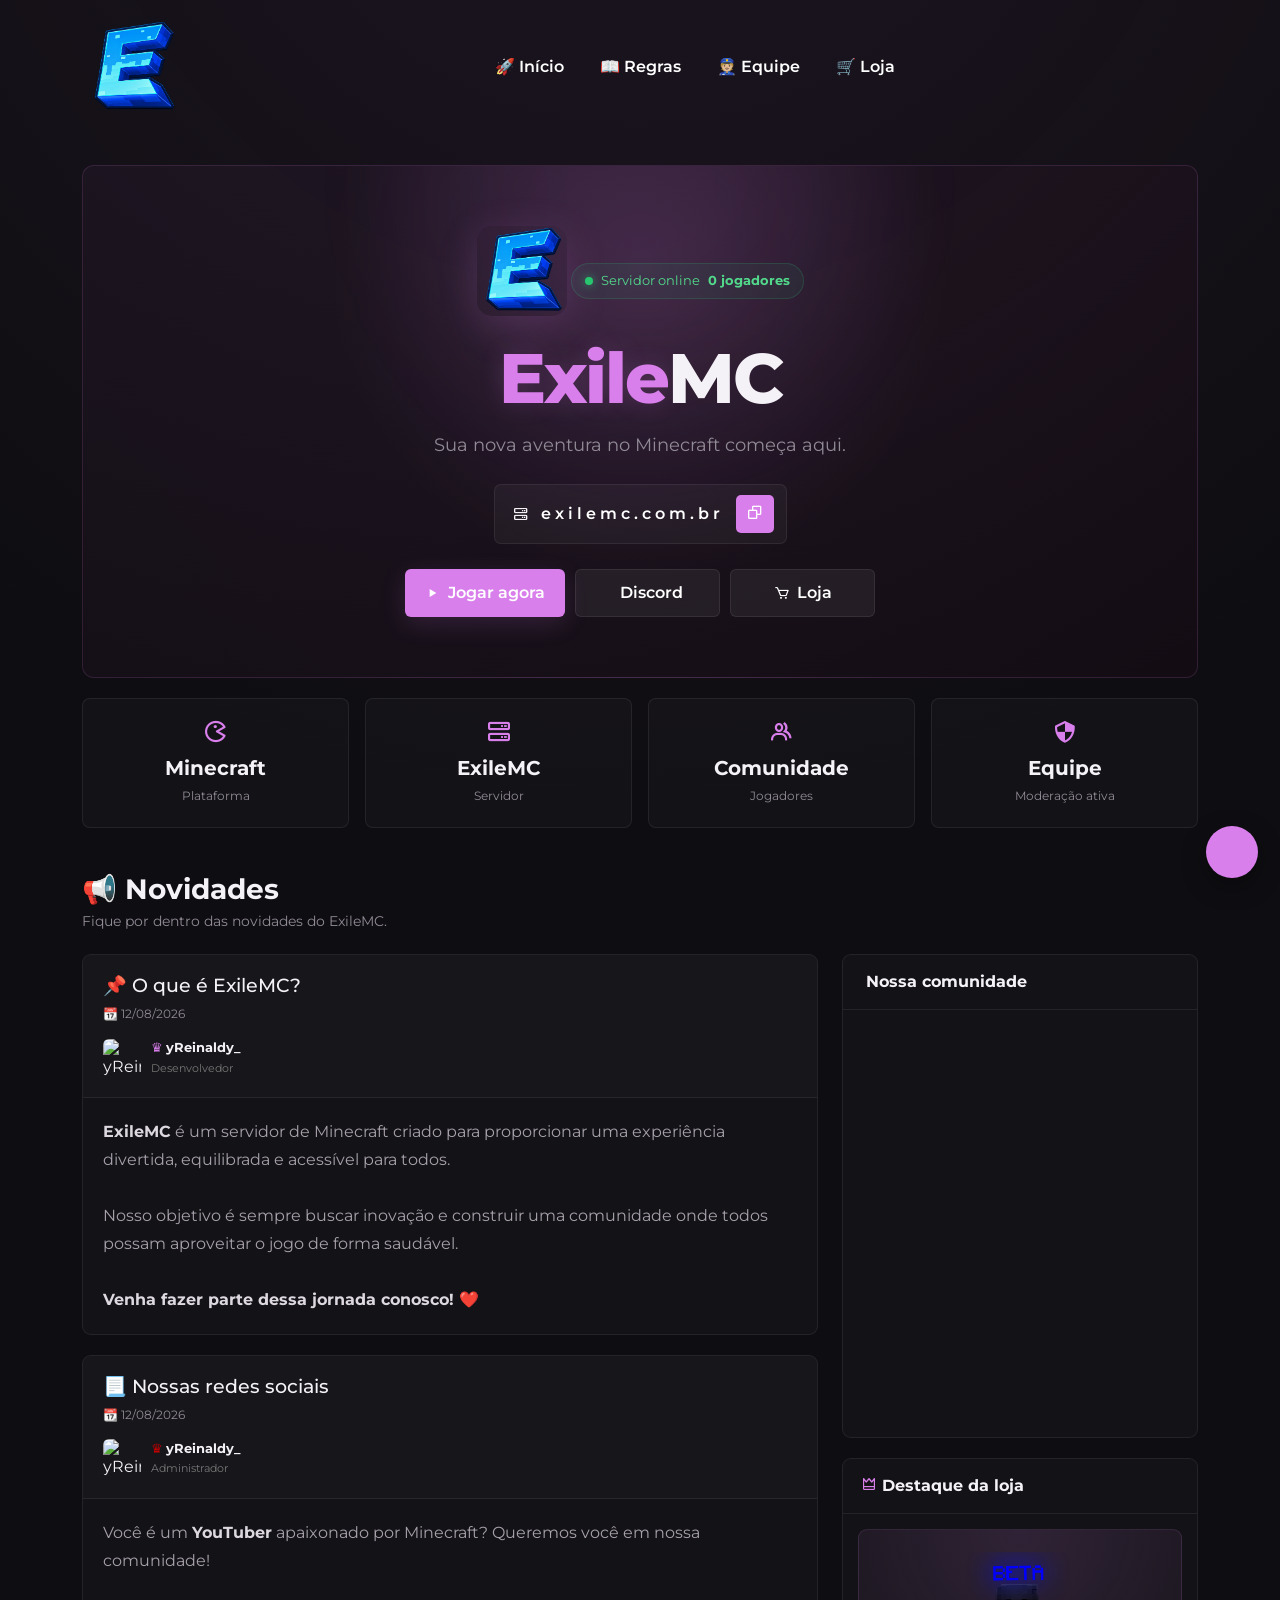
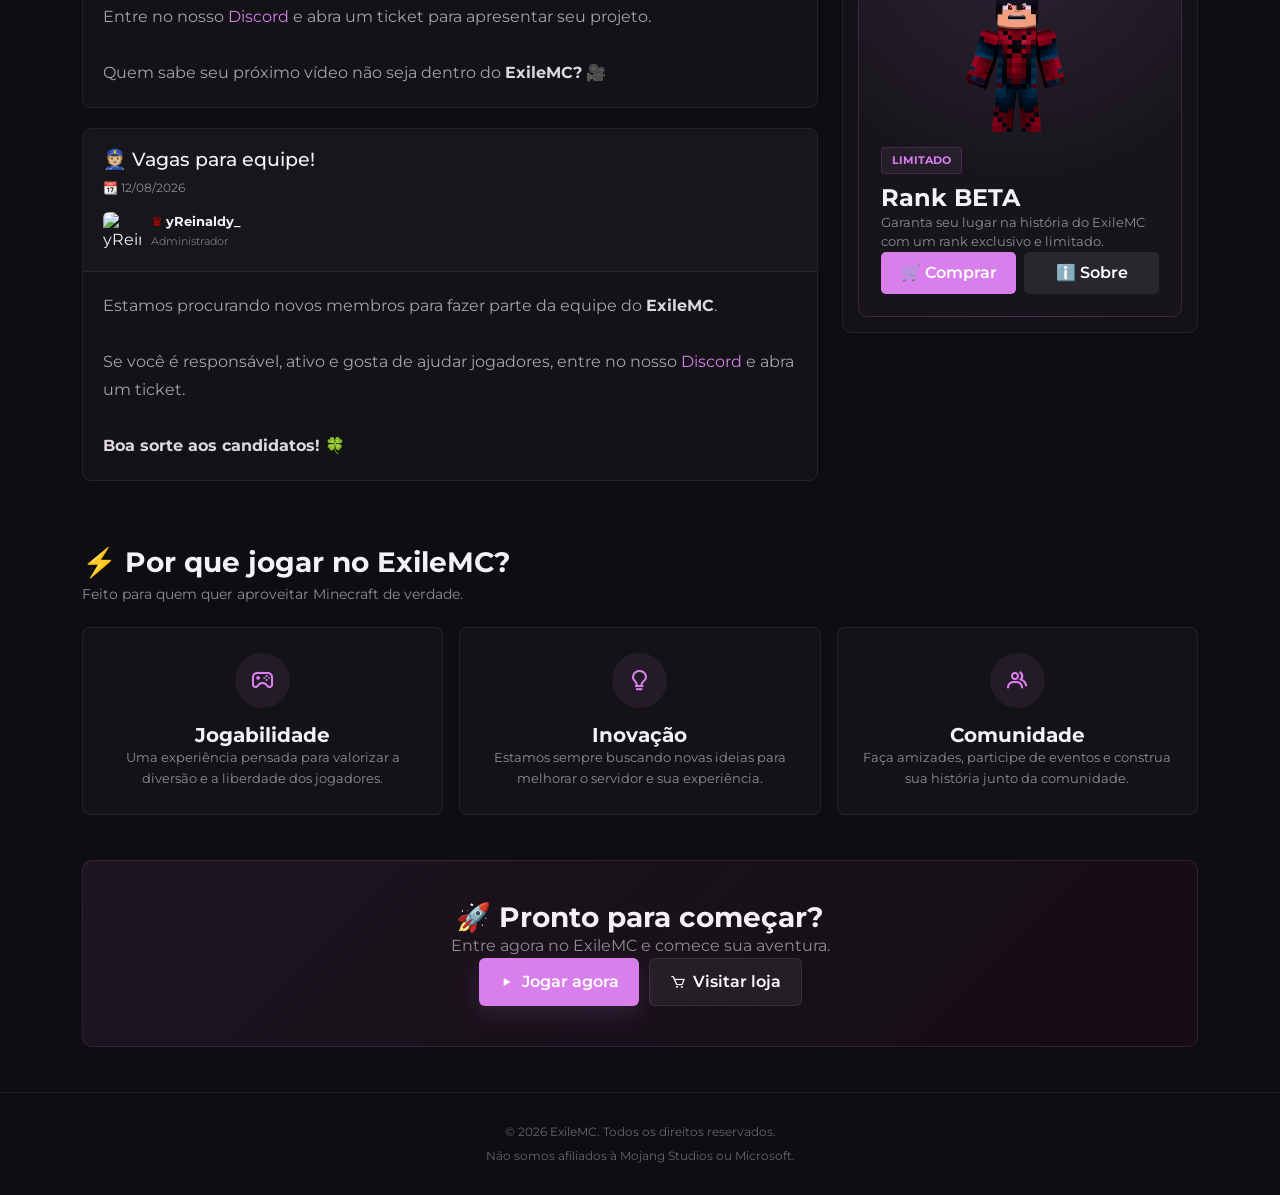
==== index.html @ b7982ed7 "Update github.io - ExileMC" ====
<!DOCTYPE html>
<html lang="pt-BR">

<head>

    <meta charset="UTF-8">

    <meta name="viewport"
          content="width=device-width, initial-scale=1.0">

    <meta name="description"
          content="ExileMC - Servidor de Minecraft. Venha jogar conosco!">

    <meta name="theme-color"
          content="#d97fec">

    <title>ExileMC - Início</title>

    <link rel="icon"
          type="image/png"
          href="library/index/lib-core/themes/server/server-icon.png"
          sizes="64x64"/>

    <link rel="stylesheet"
          href="library/index/lib-npm/bootstrap_5.0.2/dist/css/bootstrap.min.css"/>

    <link rel="stylesheet"
          href="library/index/lib-boxicons_2.0.7/css/boxicons.min.css"/>

    <link rel="stylesheet"
          href="library/index/lib-core/themes/website/assets/css/styles.css"/>


    <style>

        :root {

            --purple: #d97fec;
            --purple-dark: #a10052;

            --red: #C20000;
            --pink: #ff0056;
            --blue: #0f54e1;

            --bg: #0e0d11;
            --card: #17151b;
            --card-light: #211e25;

            --border: rgba(255,255,255,.07);

            --text: #f5f2f7;
            --muted: #918b96;

        }


        body {

            background:
                    radial-gradient(
                            circle at 50% -10%,
                            rgba(217,127,236,.08),
                            transparent 35%
                    ),
                    var(--bg);

            color: var(--text);

        }


        .menu {

            position: relative;

            z-index: 50;

        }


        .menu .nav-link {

            cursor: pointer;

            transition: .2s;

        }


        .menu .nav-link:hover {

            color: var(--purple) !important;

        }


        .hero {

            position: relative;

            overflow: hidden;

            margin-top: 30px;

            min-height: 430px;

            display: flex;

            align-items: center;

            justify-content: center;

            text-align: center;

            padding: 60px 25px;

            border-radius: 12px;

            border:
                    1px solid rgba(217,127,236,.15);

            background:

                    radial-gradient(
                            circle at 50% 20%,
                            rgba(217,127,236,.16),
                            transparent 45%
                    ),

                    linear-gradient(
                            135deg,
                            rgba(217,127,236,.04),
                            rgba(161,0,82,.04)
                    );

        }


        .hero::before {

            content: "";

            position: absolute;

            width: 400px;
            height: 400px;

            border-radius: 50%;

            background:
                    rgba(217,127,236,.06);

            filter: blur(70px);

            top: -180px;
            left: 50%;

            transform: translateX(-50%);

        }


        .hero-content {

            position: relative;

            z-index: 2;

            max-width: 760px;

        }


        .server-icon {

            width: 90px;
            height: 90px;

            object-fit: cover;

            border-radius: 15px;

            margin-bottom: 20px;

            box-shadow:
                    0 10px 40px rgba(217,127,236,.18);

        }


        .hero h1 {

            font-size: clamp(38px, 7vw, 70px);

            font-weight: 800;

            letter-spacing: -2px;

            margin: 0;

        }


        .hero h1 span {

            color: var(--purple);

            text-shadow:
                    0 0 25px rgba(217,127,236,.2);

        }


        .hero-subtitle {

            color: var(--muted);

            font-size: 18px;

            margin-top: 12px;

            margin-bottom: 25px;

        }


        .server-status {

            display: inline-flex;

            align-items: center;

            gap: 8px;

            padding: 7px 13px;

            border-radius: 30px;

            background:
                    rgba(40,199,111,.07);

            border:
                    1px solid rgba(40,199,111,.18);

            color: #53d98b;

            font-size: 13px;

            margin-bottom: 20px;

        }


        .status-dot {

            width: 8px;
            height: 8px;

            background: #28c76f;

            border-radius: 50%;

            box-shadow:
                    0 0 10px rgba(40,199,111,.7);

        }


        .server-ip {

            display: inline-flex;

            align-items: center;

            gap: 12px;

            padding: 10px 12px 10px 18px;

            background:
                    rgba(255,255,255,.04);

            border:
                    1px solid var(--border);

            border-radius: 7px;

            margin-bottom: 25px;

        }


        .server-ip span {

            color: #fff;

            font-weight: 600;

            letter-spacing: 4px;

        }


        .copy-ip {

            border: none;

            background: var(--purple);

            color: #fff;

            border-radius: 5px;

            padding: 7px 11px;

            transition: .2s;

        }


        .copy-ip:hover {

            background: #c86ddd;

        }


        .hero-buttons {

            display: flex;

            justify-content: center;

            flex-wrap: wrap;

            gap: 10px;

        }


        .hero-button {

            display: inline-flex;

            align-items: center;

            justify-content: center;

            gap: 7px;

            min-width: 145px;

            padding: 11px 20px;

            border-radius: 6px;

            border: none;

            text-decoration: none;

            color: #fff;

            font-weight: 600;

            transition: .2s;

        }


        .hero-button:hover {

            color: #fff;

            transform: translateY(-2px);

        }


        .hero-button.primary {

            background: var(--purple);

            box-shadow:
                    0 7px 25px rgba(217,127,236,.15);

        }


        .hero-button.primary:hover {

            background: #c86ddd;

        }


        .hero-button.secondary {

            background:
                    rgba(255,255,255,.06);

            border:
                    1px solid rgba(255,255,255,.08);

        }


        .hero-button.secondary:hover {

            background:
                    rgba(255,255,255,.1);

        }


        .stats {

            margin-top: 20px;

        }


        .stat {

            padding: 20px;

            background:
                    rgba(255,255,255,.025);

            border:
                    1px solid var(--border);

            border-radius: 8px;

            height: 100%;

        }


        .stat i {

            font-size: 26px;

            color: var(--purple);

            margin-bottom: 8px;

        }


        .stat strong {

            display: block;

            font-size: 20px;

        }


        .stat span {

            color: var(--muted);

            font-size: 12px;

        }


        .home-section {

            margin-top: 45px;

        }


        .section-title {

            margin-bottom: 22px;

        }


        .section-title h3 {

            margin-bottom: 5px;

            font-weight: 700;

        }


        .section-title p {

            color: var(--muted);

            margin: 0;

            font-size: 14px;

        }


        .post {

            background:
                    rgba(255,255,255,.025);

            border:
                    1px solid var(--border);

            border-radius: 9px;

            overflow: hidden;

            margin-bottom: 20px;

            transition: .2s;

        }


        .post:hover {

            border-color:
                    rgba(217,127,236,.18);

            transform: translateY(-2px);

        }


        .post .header {

            padding: 20px;

            border-bottom:
                    1px solid var(--border);

            background:
                    rgba(255,255,255,.015);

        }


        .post .header h2 {

            font-size: 19px;

            margin-bottom: 7px;

        }


        .post-date {

            color: var(--muted);

            font-size: 12px;

        }


        .author {

            margin-top: 15px;

        }


        .author .content {

            display: flex;

            align-items: center;

            gap: 10px;

        }


        .author img {

            width: 38px;
            height: 38px;

            border-radius: 6px;

        }


        .author p {

            margin: 0;

            font-size: 13px;

        }


        .post .body {

            padding: 20px;

            color: #a7a1ab;

            line-height: 1.75;

        }


        .post .body strong {

            color: #ddd8e0;

        }


        .post .body a {

            color: var(--purple);

            text-decoration: none;

        }


        .post .body a:hover {

            text-decoration: underline;

        }


        .side-card {

            background:
                    rgba(255,255,255,.025);

            border:
                    1px solid var(--border);

            border-radius: 9px;

            overflow: hidden;

            margin-bottom: 20px;

        }


        .side-card-header {

            padding: 15px 18px;

            border-bottom:
                    1px solid var(--border);

            font-weight: 700;

        }


        .side-card-body {

            padding: 15px;

        }


        .discord-frame {

            width: 100%;

            height: 420px;

            border: 0;

        }


        .rank-card {

            position: relative;

            overflow: hidden;

            background:

                    radial-gradient(
                            circle at 50% 0,
                            rgba(217,127,236,.13),
                            transparent 60%
                    ),

                    var(--card);

            border:
                    1px solid rgba(217,127,236,.15);

            border-radius: 9px;

            padding: 22px;

        }


        .rank-card img {

            width: 100%;

            max-height: 180px;

            object-fit: contain;

            border-radius: 5px;

        }


        .rank-label {

            display: inline-block;

            margin-top: 15px;

            padding: 4px 10px;

            background:
                    rgba(217,127,236,.08);

            color: var(--purple);

            border:
                    1px solid rgba(217,127,236,.15);

            border-radius: 4px;

            font-size: 11px;

            font-weight: 700;

        }


        .rank-card h4 {

            margin-top: 10px;

            font-weight: 700;

        }


        .rank-card p {

            color: var(--muted);

            font-size: 13px;

        }


        .rank-buttons {

            display: flex;

            gap: 8px;

        }


        .rank-buttons button {

            flex: 1;

            border: none;

            padding: 9px;

            border-radius: 5px;

            font-weight: 600;

            color: #fff;

        }


        .rank-buy {

            background: var(--purple);

        }


        .rank-info {

            background:
                    rgba(255,255,255,.08);

        }


        .feature {

            height: 100%;

            padding: 25px 20px;

            background:
                    rgba(255,255,255,.025);

            border:
                    1px solid var(--border);

            border-radius: 8px;

            text-align: center;

            transition: .2s;

        }


        .feature:hover {

            transform: translateY(-4px);

            border-color:
                    rgba(217,127,236,.2);

        }


        .feature-icon {

            width: 55px;
            height: 55px;

            margin: 0 auto 15px;

            display: flex;

            align-items: center;
            justify-content: center;

            border-radius: 50%;

            background:
                    rgba(217,127,236,.08);

            color: var(--purple);

            font-size: 25px;

        }


        .feature h5 {

            font-weight: 700;

        }


        .feature p {

            color: var(--muted);

            font-size: 13px;

            margin: 0;

            line-height: 1.6;

        }


        .cta {

            margin-top: 45px;

            margin-bottom: 45px;

            padding: 40px 25px;

            text-align: center;

            border-radius: 10px;

            border:
                    1px solid rgba(217,127,236,.14);

            background:

                    linear-gradient(
                            135deg,
                            rgba(217,127,236,.07),
                            rgba(161,0,82,.05)
                    );

        }


        .cta h3 {

            font-weight: 700;

        }


        .cta p {

            color: var(--muted);

        }


        .footer {

            padding: 30px 0;

            border-top:
                    1px solid var(--border);

            color: #69636d;

            font-size: 12px;

            text-align: center;

        }


        .discord-floating {

            position: fixed;

            right: 22px;

            bottom: 22px;

            width: 52px;
            height: 52px;

            border-radius: 50%;

            display: flex;

            align-items: center;
            justify-content: center;

            background: var(--purple);

            color: #fff;

            font-size: 23px;

            z-index: 100;

            text-decoration: none;

            box-shadow:
                    0 8px 25px rgba(0,0,0,.35);

            transition: .2s;

        }


        .discord-floating:hover {

            color: #fff;

            transform: scale(1.08);

            background: #c86ddd;

        }


        @media(max-width: 768px) {

            .hero {

                min-height: 420px;

                margin-top: 20px;

            }


            .hero h1 {

                letter-spacing: -1px;

            }


            .server-ip {

                max-width: 100%;

            }


            .server-ip span {

                font-size: 13px;

            }


            .hero-button {

                width: 100%;

            }


            .discord-frame {

                height: 380px;

            }

        }

    </style>

</head>


<body>


<nav class="navbar navbar-expand-lg menu">

    <div class="container">

        <a class="navbar-brand"
           href="./">

            <img
                    src="library/index/lib-core/themes/server/server-icon.png"
                    alt="ExileMC"/>

        </a>


        <button
                class="navbar-toggler"
                type="button"
                data-bs-toggle="collapse"
                data-bs-target="#navbarSupportedContent"
                aria-controls="navbarSupportedContent"
                aria-expanded="false"
                aria-label="Alternar navegação">

            <i class="bx bx-menu"></i>

        </button>


        <div
                class="collapse navbar-collapse"
                id="navbarSupportedContent">

            <ul class="navbar-nav m-auto">

                <li class="nav-item">

                    <a
                            class="nav-link active"
                            href="./">

                        🚀 Início

                    </a>

                </li>


                <li class="nav-item">

                    <a
                            class="nav-link"
                            href="regras/">

                        📖 Regras

                    </a>

                </li>


                <li class="nav-item">

                    <a
                            class="nav-link"
                            href="equipe/">

                        👮🏼 Equipe

                    </a>

                </li>


                <li class="nav-item">

                    <a
                            class="nav-link"
                            href="loja/">

                        🛒 Loja

                    </a>

                </li>

            </ul>

        </div>

    </div>

</nav>


<div class="container">


    <section class="hero">

        <div class="hero-content">


            <img
                    class="server-icon"
                    src="library/index/lib-core/themes/server/server-icon.png"
                    alt="ExileMC">


            <div class="server-status">

                <span class="status-dot"></span>

                Servidor online

                <strong>
                    <span data-playercounter-ip="exilemc.com.br">
                        0
                    </span>
                    jogadores
                </strong>

            </div>


            <h1>

                <span>Exile</span>MC

            </h1>


            <p class="hero-subtitle">

                Sua nova aventura no Minecraft começa aqui.

            </p>


            <div class="server-ip">

                <i class="bx bx-server"></i>

                <span id="serverIp">
                    exilemc.com.br
                </span>

                <button
                        class="copy-ip"
                        onclick="copyServerIP()"
                        title="Copiar IP">

                    <i class="bx bx-copy"></i>

                </button>

            </div>


            <div class="hero-buttons">


                <a
                        href="javascript:void(0)"
                        onclick="copyServerIP()"
                        class="hero-button primary">

                    <i class="bx bx-play"></i>

                    Jogar agora

                </a>


                <a
                        href="https://discord.gg/7HGa8jJqNe"
                        target="_blank"
                        rel="noopener noreferrer"
                        class="hero-button secondary">

                    <i class="bx bxl-discord-alt"></i>

                    Discord

                </a>


                <a
                        href="loja/"
                        class="hero-button secondary">

                    <i class="bx bx-cart"></i>

                    Loja

                </a>

            </div>

        </div>

    </section>


    <section class="stats">

        <div class="row g-3">


            <div class="col-6 col-md-3">

                <div class="stat text-center">

                    <i class="bx bx-game"></i>

                    <strong>
                        Minecraft
                    </strong>

                    <span>
                        Plataforma
                    </span>

                </div>

            </div>


            <div class="col-6 col-md-3">

                <div class="stat text-center">

                    <i class="bx bx-server"></i>

                    <strong>
                        ExileMC
                    </strong>

                    <span>
                        Servidor
                    </span>

                </div>

            </div>


            <div class="col-6 col-md-3">

                <div class="stat text-center">

                    <i class="bx bx-group"></i>

                    <strong>
                        Comunidade
                    </strong>

                    <span>
                        Jogadores
                    </span>

                </div>

            </div>


            <div class="col-6 col-md-3">

                <div class="stat text-center">

                    <i class="bx bx-shield-quarter"></i>

                    <strong>
                        Equipe
                    </strong>

                    <span>
                        Moderação ativa
                    </span>

                </div>

            </div>

        </div>

    </section>


    <section class="home-section">

        <div class="section-title">

            <h3>
                📢 Novidades
            </h3>

            <p>
                Fique por dentro das novidades do ExileMC.
            </p>

        </div>


        <div class="row">


            <!-- POSTS -->

            <div class="col-lg-8">


                <article class="post">

                    <div class="header">

                        <h2>
                            📌 O que é ExileMC?
                        </h2>

                        <div class="post-date">
                            📆 12/08/2026
                        </div>


                        <div class="author">

                            <div class="content">

                                <img
                                        src="https://mineskin.eu/avatar/yReinaldy_/100"
                                        alt="yReinaldy_"/>

                                <p>

                                    <span
                                            style="color:#d97fec">

                                        ♛

                                    </span>

                                    <strong>
                                        yReinaldy_
                                    </strong>

                                    <br>

                                    <small style="color:#777">
                                        Desenvolvedor
                                    </small>

                                </p>

                            </div>

                        </div>

                    </div>


                    <div class="body">

                        <strong>ExileMC</strong>
                        é um servidor de Minecraft criado para proporcionar
                        uma experiência divertida, equilibrada e acessível
                        para todos.

                        <br><br>

                        Nosso objetivo é sempre buscar inovação e construir
                        uma comunidade onde todos possam aproveitar o jogo
                        de forma saudável.

                        <br><br>

                        <strong>
                            Venha fazer parte dessa jornada conosco! ❤️
                        </strong>

                    </div>

                </article>


                <article class="post">

                    <div class="header">

                        <h2>
                            📃 Nossas redes sociais
                        </h2>

                        <div class="post-date">
                            📆 12/08/2026
                        </div>


                        <div class="author">

                            <div class="content">

                                <img
                                        src="https://mineskin.eu/avatar/yReinaldy_/100"
                                        alt="yReinaldy_"/>

                                <p>

                                    <span
                                            style="color:#C20000">

                                        ♛

                                    </span>

                                    <strong>
                                        yReinaldy_
                                    </strong>

                                    <br>

                                    <small style="color:#777">
                                        Administrador
                                    </small>

                                </p>

                            </div>

                        </div>

                    </div>


                    <div class="body">

                        Você é um
                        <strong>YouTuber</strong>
                        apaixonado por Minecraft?

                        Queremos você em nossa comunidade!

                        <br><br>

                        Entre no nosso
                        <a
                                href="https://discord.gg/7HGa8jJqNe"
                                target="_blank"
                                rel="noopener noreferrer">

                            Discord

                        </a>

                        e abra um ticket para apresentar seu projeto.

                        <br><br>

                        Quem sabe seu próximo vídeo não seja dentro do
                        <strong>ExileMC?</strong> 🎥

                    </div>

                </article>


                <article class="post">

                    <div class="header">

                        <h2>
                            👮🏼 Vagas para equipe!
                        </h2>

                        <div class="post-date">
                            📆 12/08/2026
                        </div>


                        <div class="author">

                            <div class="content">

                                <img
                                        src="https://mineskin.eu/avatar/yReinaldy_/100"
                                        alt="yReinaldy_"/>

                                <p>

                                    <span
                                            style="color:#C20000">

                                        ♛

                                    </span>

                                    <strong>
                                        yReinaldy_
                                    </strong>

                                    <br>

                                    <small style="color:#777">
                                        Administrador
                                    </small>

                                </p>

                            </div>

                        </div>

                    </div>


                    <div class="body">

                        Estamos procurando novos membros para fazer parte
                        da equipe do <strong>ExileMC</strong>.

                        <br><br>

                        Se você é responsável, ativo e gosta de ajudar
                        jogadores, entre no nosso
                        <a
                                href="https://discord.gg/7HGa8jJqNe"
                                target="_blank"
                                rel="noopener noreferrer">

                            Discord

                        </a>

                        e abra um ticket.

                        <br><br>

                        <strong>
                            Boa sorte aos candidatos! 🍀
                        </strong>

                    </div>

                </article>

            </div>


            <div class="col-lg-4">


                <div class="side-card">

                    <div class="side-card-header">

                        <i class="bx bxl-discord-alt"
                           style="color:#d97fec"></i>

                        Nossa comunidade

                    </div>


                    <div class="side-card-body p-0">

                        <iframe
                                class="discord-frame"
                                src="https://discord.com/widget?id=1536305744280944640&theme=dark"
                                allowtransparency="true"
                                sandbox="allow-popups allow-popups-to-escape-sandbox allow-same-origin allow-scripts">

                        </iframe>
                    </div>

                </div>


                <div class="side-card">

                    <div class="side-card-header">

                        <i class="bx bx-crown"
                           style="color:#d97fec"></i>

                        Destaque da loja

                    </div>


                    <div class="side-card-body">

                        <div class="rank-card">


                            <img
                                    src="library/index/lib-core/themes/vips/render_do_taby_1.png"
                                    alt="Rank Beta">


                            <span class="rank-label">
                                LIMITADO
                            </span>


                            <h4>
                                Rank BETA
                            </h4>


                            <p>
                                Garanta seu lugar na história do ExileMC
                                com um rank exclusivo e limitado.
                            </p>


                            <div class="rank-buttons">

                                <button
                                        class="rank-buy"
                                        onclick="location.href='loja/'">

                                    🛒 Comprar

                                </button>


                                <button
                                        class="rank-info"
                                        data-bs-toggle="modal"
                                        data-bs-target="#aboutrankbeta">

                                    ℹ️ Sobre

                                </button>

                            </div>

                        </div>

                    </div>

                </div>

            </div>

        </div>

    </section>


    <section class="home-section">

        <div class="section-title">

            <h3>
                ⚡ Por que jogar no ExileMC?
            </h3>

            <p>
                Feito para quem quer aproveitar Minecraft de verdade.
            </p>

        </div>


        <div class="row g-3">


            <div class="col-md-4">

                <div class="feature">

                    <div class="feature-icon">

                        <i class="bx bx-joystick"></i>

                    </div>

                    <h5>
                        Jogabilidade
                    </h5>

                    <p>
                        Uma experiência pensada para valorizar
                        a diversão e a liberdade dos jogadores.
                    </p>

                </div>

            </div>


            <div class="col-md-4">

                <div class="feature">

                    <div class="feature-icon">

                        <i class="bx bx-bulb"></i>

                    </div>

                    <h5>
                        Inovação
                    </h5>

                    <p>
                        Estamos sempre buscando novas ideias
                        para melhorar o servidor e sua experiência.
                    </p>

                </div>

            </div>


            <div class="col-md-4">

                <div class="feature">

                    <div class="feature-icon">

                        <i class="bx bx-group"></i>

                    </div>

                    <h5>
                        Comunidade
                    </h5>

                    <p>
                        Faça amizades, participe de eventos
                        e construa sua história junto da comunidade.
                    </p>

                </div>

            </div>

        </div>

    </section>


    <section class="cta">

        <h3>
            🚀 Pronto para começar?
        </h3>

        <p>
            Entre agora no ExileMC e comece sua aventura.
        </p>


        <div class="hero-buttons">

            <a
                    href="javascript:void(0)"
                    onclick="copyServerIP()"
                    class="hero-button primary">

                <i class="bx bx-play"></i>

                Jogar agora

            </a>


            <a
                    href="loja/"
                    class="hero-button secondary">

                <i class="bx bx-cart"></i>

                Visitar loja

            </a>

        </div>

    </section>


</div>


<footer class="footer">

    <div class="container">

        <div>
            © 2026 ExileMC. Todos os direitos reservados.
        </div>

        <div style="margin-top:6px;">
            Não somos afiliados à Mojang Studios ou Microsoft.
        </div>

    </div>

</footer>


<a
        href="https://discord.gg/7HGa8jJqNe"
        target="_blank"
        rel="noopener noreferrer"
        class="discord-floating"
        title="Entrar no Discord">

    <i class="bx bxl-discord-alt"></i>

</a>


<div
        class="modal fade"
        id="aboutrankbeta"
        tabindex="-1"
        aria-labelledby="aboutrankbetaLabel"
        aria-hidden="true">


    <div class="modal-dialog modal-dialog-centered">


        <div
                class="modal-content"
                style="
                background:#242127;
                color:#f2f0f4;
                border:1px solid #514957;
                border-radius:12px;
                box-shadow:0 0 35px rgba(217,127,236,.12);
            ">


            <div
                    class="modal-header"
                    style="
                    background:#2b2730;
                    border-bottom:1px solid #514957;
                    border-radius:12px 12px 0 0;
                ">


                <h5
                        class="modal-title"
                        id="aboutrankbetaLabel"
                        style="
                        color:#d97fec;
                        font-weight:700;
                    ">

                    👑 Rank BETA

                </h5>


                <button
                        type="button"
                        class="btn-close btn-close-white"
                        data-bs-dismiss="modal"
                        aria-label="Fechar">

                </button>

            </div>


            <div
                    class="modal-body"
                    style="padding:25px;">


                <div class="text-center">

                    <img
                            src="library/index/lib-core/themes/vips/render_do_taby_1.png"
                            alt="Rank Beta"
                            style="
                            max-width:100%;
                            max-height:150px;
                            object-fit:contain;
                            margin-bottom:15px;
                        ">

                </div>


                <h2
                        class="text-center"
                        style="
                        font-weight:700;
                        color:#d97fec;
                        font-size:25px;
                    ">

                    RANK LIMITADO

                </h2>


                <p
                        class="text-center"
                        style="
                        margin-top:10px;
                        color:#aaa;
                    ">

                    Tenha benefícios únicos e faça parte
                    da história do ExileMC.

                </p>


                <div
                        style="
                        margin-top:25px;
                        line-height:1.8;
                    ">


                    <p>
                        <span style="color:#d97fec;">
                            ✓
                        </span>

                        Tag exclusiva:

                        <strong style="color:#d97fec;">
                            BETA ♛
                        </strong>
                    </p>


                    <p>
                        <span style="color:#d97fec;">
                            ✓
                        </span>

                        Acesso antecipado a novidades
                    </p>


                    <p>
                        <span style="color:#d97fec;">
                            ✓
                        </span>

                        Vantagens exclusivas dentro do jogo
                    </p>


                    <p>
                        <span style="color:#d97fec;">
                            ✓
                        </span>

                        Benefícios permanentes
                    </p>


                    <p>
                        <span style="color:#ff0056;">
                            ✓
                        </span>

                        Rank limitado e exclusivo
                    </p>

                </div>


                <div
                        class="text-center"
                        style="
                        margin-top:20px;
                        color:#888;
                        font-size:13px;
                    ">

                    O Rank BETA é exclusivo e poderá
                    não voltar a ser disponibilizado.

                </div>

            </div>


            <div
                    class="modal-footer"
                    style="
                    background:#2b2730;
                    border-top:1px solid #514957;
                    border-radius:0 0 12px 12px;
                ">


                <button
                        type="button"
                        class="btn"
                        data-bs-dismiss="modal"
                        style="
                        background:#62586a;
                        color:#fff;
                        border:none;
                        font-weight:600;
                        padding:8px 20px;
                        border-radius:7px;
                    ">

                    Fechar

                </button>


                <button
                        type="button"
                        class="btn"
                        onclick="location.href='loja/'"
                        style="
                        background:#d97fec;
                        color:#fff;
                        border:none;
                        font-weight:600;
                        padding:8px 20px;
                        border-radius:7px;
                    ">

                    🛒 Ver na loja

                </button>

            </div>

        </div>

    </div>

</div>


<script src="library/index/lib-jquery-3.6.0-min/jquery-3.6.0.min.js"></script>

<script src="library/index/lib-npm/_popperjs/core_2.9.2/dist/umd/popper.min.js"></script>

<script src="library/index/lib-npm/bootstrap_5.0.2/dist/js/bootstrap.min.js"></script>

<script src="library/index/lib-core/themes/website/assets/js/javascript.js"></script>

<script src="library/index/lib-core/themes/website/assets/js/sweetalert/sweetalert.js"></script>

<script src="library/index/lib-mc-player/mc-player-counter.js"></script>


<script>


    function copyServerIP() {

        const ip = "exilemc.com.br";

        navigator.clipboard.writeText(ip)
            .then(function () {

                const button =
                    document.querySelector(".copy-ip");

                if (button) {

                    button.innerHTML =
                        '<i class="bx bx-check"></i>';

                    setTimeout(function () {

                        button.innerHTML =
                            '<i class="bx bx-copy"></i>';

                    }, 1500);

                }


                if (
                    typeof toastr !== "undefined"
                ) {

                    toastr.success(
                        "IP copiado: " + ip
                    );

                } else {

                    alert(
                        "IP copiado: " + ip
                    );

                }

            })
            .catch(function () {

                alert(
                    "IP do servidor: " + ip
                );

            });

    }

</script>


</body>

</html>
---- library/index/lib-core/themes/website/assets/css/styles.css ----
@import url("https://fonts.googleapis.com/css2?family=Montserrat:ital,wght@0,100;0,200;0,300;0,400;0,500;0,600;0,700;0,800;0,900;1,100;1,200;1,300;1,400;1,500;1,600;1,700;1,800;1,900&amp;display=swap");
html,
body {
  width: 100%;
  background: #2D3748;
  color: black;
}

::-webkit-scrollbar {
  width: 5px;
}

/* Track */
::-webkit-scrollbar-track {
  background: rgba(0, 0, 0, 0.2);

}

/* Handle */
::-webkit-scrollbar-thumb {
  background: #2D3748

}

/* Handle on hover */
::-webkit-scrollbar-thumb:hover {
  background: #2D3748;

}

a {
  color: inherit;
  text-decoration: none;
  padding: 0;
  margin: 0;
}

* {
  -webkit-box-sizing: border-box;
          box-sizing: border-box;
  margin: 0;
  padding: 0;
  font-family: "Montserrat", sans-serif;
}

h1,
h2,
h3,
h4,
h5,
h6 {
  margin: 0;
  padding: 0;
}

p {
  margin: 0;
  padding: 0;
}

img {
  width: 100%;
}

.menu {
  background: transparent;
  padding: 15px;
}

.menu .navbar-brand {
  cursor: pointer;
  display: -webkit-box;
  display: -ms-flexbox;
  display: flex;
  -webkit-box-align: center;
      -ms-flex-align: center;
          align-items: center;
  margin-right: 10px;
}

.menu .navbar-brand p {
  display: -webkit-box;
  display: -ms-flexbox;
  display: flex;
  -webkit-box-orient: vertical;
  -webkit-box-direction: normal;
      -ms-flex-direction: column;
          flex-direction: column;
  color: #fff;
  text-transform: uppercase;
  font-size: 25px;
  font-weight: 800;
}

.menu .navbar-brand p small {
  color: #fff;
  font-size: 13px;
  font-weight: 600;
}

.menu .navbar-brand img {
  width: 100px;
}

.menu .navbar-toggler {
  outline: none;
  -webkit-box-shadow: none;
          box-shadow: none;
}

.menu .nav-item {
  margin: 0 10px;
}

.menu .nav-item a {
  cursor: pointer;
  color: #fff;
  font-weight: 600;
  font-size: 16px;
  -webkit-transition: 0.5s;
  transition: 0.5s;
}

.menu .nav-item a:hover {
  color: #2D3748;
}

.menu .user {
  display: -webkit-box;
  display: -ms-flexbox;
  display: flex;
  -webkit-box-align: center;
      -ms-flex-align: center;
          align-items: center;
}

@media (max-width: 768px) {
  .menu .user {
    -webkit-box-align: baseline;
        -ms-flex-align: baseline;
            align-items: baseline;
  }
}

.menu .user li {
  display: -webkit-box;
  display: -ms-flexbox;
  display: flex;
  -webkit-box-align: center;
      -ms-flex-align: center;
          align-items: center;
  padding: 0 5px;
}

.menu .user li .ip {
  color: white;
  background: #2D3748;
  font-size: 15px;
  font-weight: 600;
  text-transform: uppercase;
  border: none;
  border-radius: 12px;
  padding: 10px;
  -webkit-transition: 0.5s;
  transition: 0.5s;
  outline: none;
}

.menu .user li .ip:hover {
  background: #7f63be;
}

@media (max-width: 768px) {
  .menu .user li .ip {
    margin-bottom: 5px;
  }
}

.menu .user li img {
  border-radius: 12px;
}

.menu .user li a {
  cursor: pointer;
}

.menu .user li a .nickname {
  color: #2D3748;
  font-weight: 600;
  margin-left: 5px;
}

@media (max-width: 768px) {
  .menu .user li a .nickname {
    margin-right: 10px;
  }
}

.menu .user li i {
  font-size: 25px;
}

.menu .user li .count {
  background: #1f221e;
  color: white;
  font-weight: 800;
  font-size: 10px;
  line-height: 15px;
  border-radius: 12px;
  margin-top: -20px;
  padding: 2px 6px;
}

@media (max-width: 768px) {
  .menu .user li {
    padding: 0;
  }
}

.home .banner {
  background: url("../images/home/banner.jpg") no-repeat;
  background-size: cover;
  border-radius: 12px;
  -webkit-box-shadow: 0 5px 8px -5px #2D3748, 0 5px 30px -5px #2D3748;
          box-shadow: 0 5px 8px -5px #2D3748, 0 5px 30px -5px #2D3748;
  margin-top: 20px;
}

.home .banner .body {
  background: -webkit-gradient(linear, left top, right top, from(#2D3748), to(rgba(14, 24, 52, 0.5)));
  background: linear-gradient(to right, #2D3748, rgba(14, 24, 52, 0.5));
  border-radius: 12px;
  padding: 20px;
}

.home .banner .body h3 {
  color: white;
  font-weight: 700;
  font-size: 35px;
}

.home .banner .body p {
  color: #e7e7e7;
  font-weight: 400;
  font-size: 17.5px;
}

.home .banner .body button {
  color: white;
  background: #2D3748;
  font-size: 15px;
  font-weight: 600;
  text-transform: uppercase;
  border: none;
  border-radius: 12px;
  padding: 10px;
  -webkit-transition: 0.5s;
  transition: 0.5s;
  outline: none;
  margin-top: 10px;
}

.home .banner .body button:hover {
  background: #7f63be;
}

.home .posts {
  margin-top: 50px;
}

.home .posts .post {
  position: relative;
  margin-bottom: 50px;
}

.home .posts .post .header {
  position: relative;
  background: transparent;
  background-size: cover;
  padding: 34px 31px;
  border-radius: 12px 12px 0px 0px;
}

.home .posts .post .header h2 {
  color: white;
  font-weight: 800;
  font-size: 30px;
}

.home .posts .post .header > p {
  color: #f0f0f0;
  font-weight: 300;
  font-size: 18px;
}

.home .posts .post .header .author {
  display: -webkit-box;
  display: -ms-flexbox;
  display: flex;
  -webkit-box-pack: end;
      -ms-flex-pack: end;
          justify-content: flex-end;
  text-align: center;
  padding: 0 50px;
}

@media (max-width: 768px) {
  .home .posts .post .header .author {
    display: none;
  }
}

.home .posts .post .header .author .content {
  position: absolute;
  background: rgba(0, 0, 0, 0.2);
  padding: 12px 42px;
  padding-bottom: 0;
  border-radius: 24px 24px 0px 0px;
  top: 5%;
  right: 5%;
  z-index: 1;
}

.home .posts .post .header .author .content img {
  width: 52px;
  border-radius: 12px;
}

.home .posts .post .header .author .content p {
  color: #fff;
  font-weight: 700;
  font-size: 20px;
  line-height: 30px;
}

.home .posts .post hr {
  margin-top: 0 !important;
  margin-bottom: 0 !important;
  border: 0;
  border-top: 6px solid #2D3748;
}

.home .posts .post .body {
  background: rgba(0, 0, 0, 0.2);;
  color: #fff;
  padding: 52px;
  border-bottom-left-radius: 12px;
  border-bottom-right-radius: 12px;
}

.home .posts .post .button {
  position: absolute;
  bottom: -20px;
  left: 50%;
  -webkit-transform: translate(-50%);
          transform: translate(-50%);
}

.home .posts .post .button button {
  color: white;
  background: #2D3748;
  font-size: 15px;
  font-weight: 600;
  text-transform: uppercase;
  border: none;
  border-radius: 12px;
  padding: 10px;
  -webkit-transition: 0.5s;
  transition: 0.5s;
  outline: none;
  margin-top: 10px;
}

.home .posts .post .button button:hover {
  background: #7f63be;
}

@media (max-width: 768px) {
  .home .posts .news {
    margin-top: 50px;
  }
}

.home .posts .news .card {
  color: white;
  background: #2D3748;
  border: 0;
  border-radius: 12px;
  padding: 20px;
}

.home .posts .news .card .header {
  background: #2D3748;
}

.home .posts .news .card .header h4 {
  font-weight: 600;
  margin-bottom: 10px;
}

.home .posts .news .card .body {
  background: rgba(0, 0, 0, 0.2);
  color: white;
  border-radius: 12px;
}

.home .posts .news .card .body ul {
  list-style: none;
  padding: 0;
  margin: 0;
}

.home .posts .news .card .body ul li {
  cursor: pointer;
  margin: 10px;
}

.home .posts .pagination {
  margin-top: 20px;
  float: left;
}

@media (max-width: 768px) {
  .home .posts .pagination {
    float: unset;
  }
}

.home .posts .pagination .page-item .page-link {
  display: block;
  position: relative;
  background-color: #f4f4f4;
  color: #2D3748;
  padding: 0.5rem 0.85rem;
  margin-left: -1px;
  line-height: 1.25;
  border: none;
  margin: 0px 5px;
  border-radius: 20px;
}

.home .posts .pagination .page-item:first-child .page-link {
  display: block;
  position: relative;
  background-color: #2D3748;
  color: white;
  padding: 0.5rem 0.85rem;
  margin-left: -1px;
  line-height: 1.25;
  border: none;
  margin: 0px 5px;
  border-radius: 20px;
}

.home .posts .pagination .page-item:last-child .page-link {
  display: block;
  position: relative;
  background-color: #2D3748;
  color: white;
  padding: 0.5rem 0.85rem;
  margin-left: -1px;
  line-height: 1.25;
  border: none;
  margin: 0px 5px;
  border-radius: 20px;
}

.home .posts .pagination .page-item.disabled .page-link {
  display: block;
  position: relative;
  background-color: #f4f4f4;
  color: #2D3748;
  padding: 0.5rem 0.85rem;
  margin-left: -1px;
  line-height: 1.25;
  border: none;
  margin: 0px 5px;
  border-radius: 20px;
}

.home .posts .pagination .page-item.active .page-link {
  display: block;
  position: relative;
  background-color: #2D3748;
  color: white;
  padding: 0.5rem 0.85rem;
  margin-left: -1px;
  line-height: 1.25;
  border: none;
  margin: 0px 5px;
  border-radius: 20px;
}

.shop .banner {
  background: url("../images/shop/banner.jpg") no-repeat;
  background-size: cover;
  border-radius: 12px;
  -webkit-box-shadow: 0 5px 8px -5px #2D3748, 0 5px 30px -5px #2D3748;
          box-shadow: 0 5px 8px -5px #2D3748, 0 5px 30px -5px #2D3748;
  margin-top: 20px;
}

.shop .banner .body {
  background: -webkit-gradient(linear, left top, right top, from(#2D3748), to(rgba(14, 24, 52, 0.5)));
  background: linear-gradient(to right, #2D3748, rgba(14, 24, 52, 0.5));
  border-radius: 12px;
  padding: 50px;
}

.shop .banner .body h3 {
  color: white;
  font-weight: 700;
  font-size: 35px;
}

.shop .banner .body p {
  color: #e7e7e7;
  font-weight: 400;
  font-size: 17.5px;
}

.shop .banner .body button {
  color: white;
  background: #2D3748;
  font-size: 15px;
  font-weight: 600;
  text-transform: uppercase;
  border: none;
  border-radius: 12px;
  padding: 10px;
  -webkit-transition: 0.5s;
  transition: 0.5s;
  outline: none;
  margin-top: 10px;
  margin-right: 10px;
}

.shop .banner .body button:hover {
  background: #7f63be;
}

.shop .packages {
  margin-top: 60px;
}

.shop .packages .package {
  background: #f4f4f4;
  text-align: center;
  border-radius: 8px;
  padding: 20px;
}

.shop .packages .package img {
  width: 150px;
}

.shop .packages .package h5 {
  color: #212121;
  font-size: 20px;
  font-weight: 600;
}

.shop .packages .package p {
  color: #1be925;
  font-size: 25px;
}

.shop .packages .package button {
  color: white;
  background: #39e017;
  font-size: 15px;
  font-weight: 600;
  text-transform: uppercase;
  border: none;
  border-radius: 12px;
  padding: 10px;
  -webkit-transition: 0.5s;
  transition: 0.5s;
  outline: none;
  margin-top: 10px;
  margin-right: 10px;
}

.shop .packages .package button:hover {
  background: #2aa511;
}

.shop .packages .package a {
  cursor: pointer;
  color: #2D3748;
}

.shop .tops {
  margin-top: 50px;
}

.shop .tops .last {
  background: url(../images/packages/last.jpg) no-repeat;
  background-position: center;
  background-size: cover;
  color: white;
  min-height: 100%;
  border-radius: 5px;
  padding: 30px 35px;
}

.shop .tops .last h3 {
  font-size: 20px;
  font-weight: 700;
  text-transform: uppercase;
  margin: 0 0 5px;
}

.shop .tops .last p {
  font-size: 17px;
  font-weight: 200;
}

.shop .tops .last .purchase {
  background: #262529;
  text-align: center;
  min-height: 160px;
  border-radius: 12px 0;
  padding: 40px 0px;
  margin-top: 30px;
}

.shop .tops .last .purchase img {
  border-radius: 5px;
  margin-bottom: 10px;
  width: 60px;
}

.shop .tops .last .purchase p {
  font-size: 16px;
  font-weight: 700;
}

.shop .tops .top {
  padding: 20px 10px;
  text-align: center;
  background-image: url(../images/packages/top.jpg);
  border-radius: 5px;
  background-size: cover;
}

@media (max-width: 768px) {
  .shop .tops .top {
    margin-top: 50px;
  }
}

.shop .tops .top i {
  font-size: 22px;
  color: #ffe600;
}

.shop .tops .top h3 {
  color: white;
  font-size: 18px;
  font-weight: 700;
  text-transform: uppercase;
  margin: 10px 0 0;
}

.shop .tops .top h5 {
  color: white;
  font-size: 16px;
  font-weight: 200;
  margin: 5px 0 15px;
}

.shop .tops .top p {
  display: inline-block;
  background: rgba(0, 0, 0, 0.3);
  font-weight: 700;
  font-size: 18px;
  padding: 2px 5px;
  margin-top: 15px;
}

.shop .tops .top img {
  width: 100px;
}

.cart .products {
  width: 100%;
  background: #f4f4f4;
  border-radius: 12px;
  padding: 25px;
  margin-bottom: 20px;
}

.cart .products h3 {
  font-weight: 700;
}

.cart .products .product {
  margin-top: 20px;
  width: 100%;
  color: black;
  background: white;
  border-radius: 12px;
  padding: 10px;
}

.cart .products .product .table thead {
  border: none;
}

.cart .products .product .table thead tr {
  border: none;
}

.cart .products .product .table thead tr th {
  font-weight: 600;
  font-size: 16px;
  border: none;
}

.cart .products .product .table tbody tr {
  color: #c2c2c2;
  border: none;
}

.cart .products .product .table tbody tr td {
  border: none;
}

.cart .products .product .table tbody tr td img {
  margin-top: -30px;
  width: 60px;
}

@media (max-width: 768px) {
  .cart .products .product .table tbody tr td img {
    display: none;
  }
}

.cart .products .product .table tbody tr td input {
  width: 60px;
  height: 30px;
}

.cart .products .product .table tbody tr td button {
  color: #c2c2c2;
  font-size: 20px;
  padding: 0;
  -webkit-box-shadow: none;
          box-shadow: none;
  margin-right: 8px;
}

.cart .products_empty {
  width: 100%;
  background: #f4f4f4;
  border-radius: 12px;
  padding: 25px;
  margin-bottom: 20px;
}

.cart .products_empty h3 {
  font-weight: 700;
}

.cart .products_empty .product {
  margin-top: 20px;
  width: 100%;
  color: black;
  background: white;
  text-align: center;
  border-radius: 12px;
  padding: 114px 200px;
}

.cart .products_empty .product i {
  color: #a1a1a1;
  font-size: 100px;
}

.cart .products_empty .product h5 {
  color: #a1a1a1;
  font-size: 20px;
}

.cart .details {
  width: 100%;
  background: #f4f4f4;
  border-radius: 12px;
  padding: 25px;
}

.cart .details h3 {
  font-weight: 700;
  margin-bottom: 20px;
}

.cart .details .cupom h6 {
  font-weight: 500;
  font-size: 17px;
}

.cart .details .cupom .button {
  color: white;
  background: #2D3748;
  font-size: 15px;
  font-weight: 600;
  text-transform: uppercase;
  border: none;
  border-radius: 12px;
  padding: 10px;
  -webkit-transition: 0.5s;
  transition: 0.5s;
  outline: none;
  margin-top: 10px;
}

.cart .details .cupom .button:hover {
  background: #7f63be;
}

.cart .details .gateways {
  margin-top: 20px;
}

.cart .details .gateways h6 {
  font-weight: 500;
  font-size: 17px;
}

.cart .details .gateways ul {
  list-style: none;
  padding: 0;
  margin: 0;
  margin-top: 10px;
}

.cart .details .gateways ul li {
  display: -webkit-box;
  display: -ms-flexbox;
  display: flex;
}

.cart .details .subtotal {
  margin-top: 20px;
}

.cart .details .finish {
  margin-top: 20px;
  text-align: center;
}

.cart .details .finish button {
  color: white;
  background: #2D3748;
  font-size: 15px;
  font-weight: 600;
  text-transform: uppercase;
  border: none;
  border-radius: 12px;
  padding: 10px;
  -webkit-transition: 0.5s;
  transition: 0.5s;
  outline: none;
  margin-top: 10px;
}

.cart .details .finish button:hover {
  background: #7f63be;
}

.login .banner {
  background: url("../images/login/banner.jpg") no-repeat;
  background-size: cover;
  border-radius: 12px;
  -webkit-box-shadow: 0 5px 8px -5px #2D3748, 0 5px 30px -5px #2D3748;
          box-shadow: 0 5px 8px -5px #2D3748, 0 5px 30px -5px #2D3748;
  margin-top: 20px;
}

.login .banner .body {
  background: -webkit-gradient(linear, left top, right top, from(#2D3748), to(rgba(14, 24, 52, 0.5)));
  background: linear-gradient(to right, #2D3748, rgba(14, 24, 52, 0.5));
  border-radius: 12px;
  padding: 50px;
}

.login .banner .body h3 {
  color: white;
  font-weight: 700;
  font-size: 35px;
}

.login .banner .body p {
  color: #e7e7e7;
  font-weight: 400;
  font-size: 17.5px;
}

.login .banner .body button {
  color: white;
  background: #2D3748;
  font-size: 15px;
  font-weight: 600;
  text-transform: uppercase;
  border: none;
  border-radius: 12px;
  padding: 10px;
  -webkit-transition: 0.5s;
  transition: 0.5s;
  outline: none;
  margin-top: 10px;
}

.login .banner .body button:hover {
  background: #7f63be;
}

.login .auth {
  display: -webkit-box;
  display: -ms-flexbox;
  display: flex;
  -webkit-box-pack: center;
      -ms-flex-pack: center;
          justify-content: center;
}

.login .auth .body {
  background: #f4f4f4;
  border-radius: 12px;
  padding: 50px;
  margin-top: 50px;
  width: 500px;
}

.login .auth .body h3 {
  font-weight: 700;
  margin-bottom: 20px;
}

.login .auth .body button {
  color: white;
  background: #2D3748;
  font-size: 15px;
  font-weight: 600;
  text-transform: uppercase;
  border: none;
  border-radius: 12px;
  padding: 10px;
  -webkit-transition: 0.5s;
  transition: 0.5s;
  outline: none;
  margin-top: 10px;
}

.login .auth .body button:hover {
  background: #7f63be;
}

.login .auth .body .links a {
  cursor: pointer;
  color: #7f63be;
}

.staffs .banner {
  background: url("../images/staffs/banner.jpg") no-repeat;
  background-size: cover;
  border-radius: 12px;
  -webkit-box-shadow: 0 5px 8px -5px #2D3748, 0 5px 30px -5px #2D3748;
          box-shadow: 0 5px 8px -5px #2D3748, 0 5px 30px -5px #2D3748;
  margin-top: 20px;
}

.staffs .banner .body {
  background: -webkit-gradient(linear, left top, right top, from(#2D3748), to(rgba(14, 24, 52, 0.5)));
  background: linear-gradient(to right, #2D3748, rgba(14, 24, 52, 0.5));
  border-radius: 12px;
  padding: 50px;
}

.staffs .banner .body h3 {
  color: white;
  font-weight: 700;
  font-size: 35px;
}

.staffs .banner .body p {
  color: #e7e7e7;
  font-weight: 400;
  font-size: 17.5px;
}

.staffs .banner .body button {
  color: white;
  background: #2D3748;
  font-size: 15px;
  font-weight: 600;
  text-transform: uppercase;
  border: none;
  border-radius: 12px;
  padding: 10px;
  -webkit-transition: 0.5s;
  transition: 0.5s;
  outline: none;
  margin-top: 10px;
}

.staffs .banner .body button:hover {
  background: #7f63be;
}

.staffs .members {
  width: 100%;
  background: #f4f4f4;
  border-radius: 12px;
  padding: 25px;
  margin-top: 50px;
}

.staffs .members h3 {
  font-weight: 700;
  margin-bottom: 10px;
}

.staffs .members .group {
  margin-bottom: 0px;
}

.staffs .members .group h5 {
  font-weight: 700;
}

.staffs .members .member {
  background: white;
  width: -webkit-fit-content;
  width: -moz-fit-content;
  width: fit-content;
  padding: 20px;
  border-top-left-radius: 12px;
  border-bottom-right-radius: 12px;
}

.staffs .members .member img {
  width: 100px;
  border-radius: 12px;
}

.staffs .members .member p {
  font-size: 16px;
  font-weight: 500;
}

.staffs .members hr {
  background: white;
  height: 3px;
}

.punishments .banner {
  background: url("../images/punishments/banner.jpg") no-repeat;
  background-size: cover;
  background-position: bottom;
  border-radius: 12px;
  -webkit-box-shadow: 0 5px 8px -5px #2D3748, 0 5px 30px -5px #2D3748;
          box-shadow: 0 5px 8px -5px #2D3748, 0 5px 30px -5px #2D3748;
  margin-top: 20px;
}

.punishments .banner .body {
  background: -webkit-gradient(linear, left top, right top, from(#2D3748), to(rgba(14, 24, 52, 0.5)));
  background: linear-gradient(to right, #2D3748, rgba(14, 24, 52, 0.5));
  border-radius: 12px;
  padding: 50px;
}

.punishments .banner .body h3 {
  color: white;
  font-weight: 700;
  font-size: 35px;
}

.punishments .banner .body p {
  color: #e7e7e7;
  font-weight: 400;
  font-size: 17.5px;
}

.punishments .banner .body button {
  color: white;
  background: #2D3748;
  font-size: 15px;
  font-weight: 600;
  text-transform: uppercase;
  border: none;
  border-radius: 12px;
  padding: 10px;
  -webkit-transition: 0.5s;
  transition: 0.5s;
  outline: none;
  margin-top: 10px;
}

.punishments .banner .body button:hover {
  background: #7f63be;
}

.punishments .punishs {
  background: #f4f4f4;
  margin-top: 50px;
  border-radius: 12px;
  padding: 20px;
}

.punishments .punishs .table img {
  margin-right: 5px;
  width: 25px;
}

.punishments .punishs .table thead {
  border: none;
}

.punishments .punishs .table thead tr {
  border: none;
}

.punishments .punishs .table thead tr th {
  font-weight: 700;
  font-size: 18px;
  border: none;
}

.punishments .punishs .table tbody tr {
  color: #c2c2c2;
  border: none;
}

.punishments .punishs .table tbody tr td {
  border: none;
}

.punishments .punishs .table tbody tr td input {
  width: 60px;
  height: 30px;
}

.punishments .punishs .table tbody tr td button {
  color: #c2c2c2;
  font-size: 20px;
  padding: 0;
  -webkit-box-shadow: none;
          box-shadow: none;
  margin-right: 8px;
}

.socials {
  margin-top: 50px;
  text-align: center;
}

.socials .card {
  background: #f4f4f4;
  border: 0;
  border-radius: 12px;
  padding: 20px;
}

.socials .card i {
  font-size: 50px;
}

.socials .card .bxl-discord {
  color: #7188d9;
}

.socials .card .bxl-twitter {
  color: #1da1f2;
}

.socials .card .bxl-youtube {
  color: #ef1a19;
}

.socials .card h4 {
  color: #1f221e;
  font-weight: 700;
}

.socials .card p {
  color: rgba(31, 34, 30, 0.6);
}

@media (max-width: 768px) {
  .socials .card {
    margin-bottom: 10px;
  }
}

footer .footer {
  display: -webkit-box;
  display: -ms-flexbox;
  display: flex;
  -webkit-box-pack: justify;
      -ms-flex-pack: justify;
          justify-content: space-between;
  -webkit-box-align: center;
      -ms-flex-align: center;
          align-items: center;
  background: #2D3748;
  margin-top: 50px;
  padding: 10px 20px;
}

footer .footer .logo {
  cursor: pointer;
}

footer .footer .logo img {
  width: 100px;
}

footer .footer .items button {
  color: white;
  background: #2D3748;
  font-size: 15px;
  font-weight: 600;
  text-transform: uppercase;
  border: none;
  border-radius: 12px;
  padding: 10px;
  -webkit-transition: 0.5s;
  transition: 0.5s;
  outline: none;
}

footer .footer .items button:hover {
  background: #7f63be;
}

footer .footer .social button {
  color: white;
  background: #2D3748;
  font-size: 25px;
  font-weight: 600;
  text-transform: uppercase;
  -webkit-box-align: center;
      -ms-flex-align: center;
          align-items: center;
  border: none;
  border-radius: 12px;
  -webkit-transition: 0.5s;
  transition: 0.5s;
  outline: none;
}

footer .footer .social button i {
  padding: 10px;
}

footer .footer .social button:hover {
  background: #7f63be;
}

footer .copyright {
  display: -webkit-box;
  display: -ms-flexbox;
  display: flex;
  -webkit-box-pack: justify;
      -ms-flex-pack: justify;
          justify-content: space-between;
  -webkit-box-align: center;
      -ms-flex-align: center;
          align-items: center;
  background: #131313;
  padding: 10px 20px;
}

footer .copyright p {
  color: #c9c9c9;
  font-size: 16px;
  font-weight: 400;
  text-align: center;
}

footer .copyright p a {
  color: crimson;
  font-weight: 800;
}

.error {
  display: -webkit-box;
  display: -ms-flexbox;
  display: flex;
  -webkit-box-pack: center;
      -ms-flex-pack: center;
          justify-content: center;
  -webkit-box-align: center;
      -ms-flex-align: center;
          align-items: center;
  -webkit-box-orient: vertical;
  -webkit-box-direction: normal;
      -ms-flex-direction: column;
          flex-direction: column;
  width: 100%;
  height: 100vh;
}

.error img {
  width: 200px;
}

.error button {
  margin-top: 10px;
}
/*# sourceMappingURL=styles.css.map */
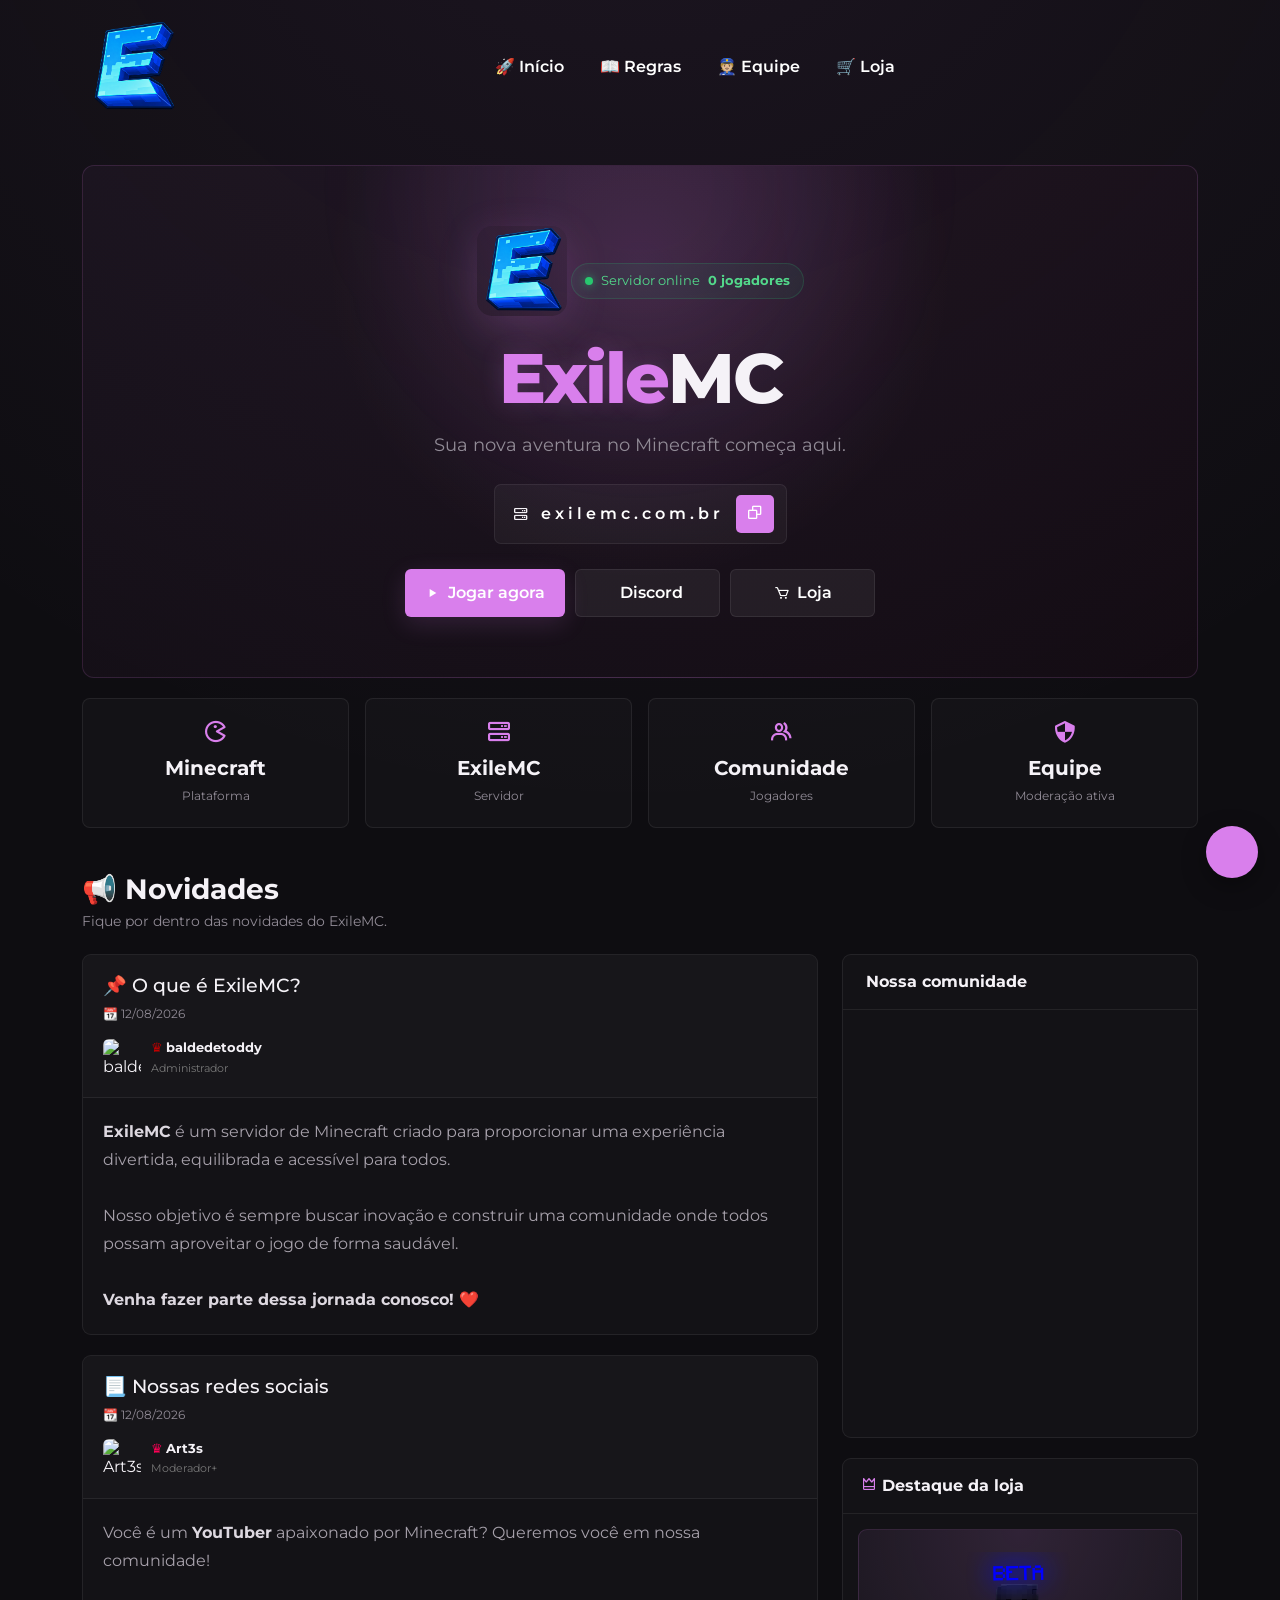
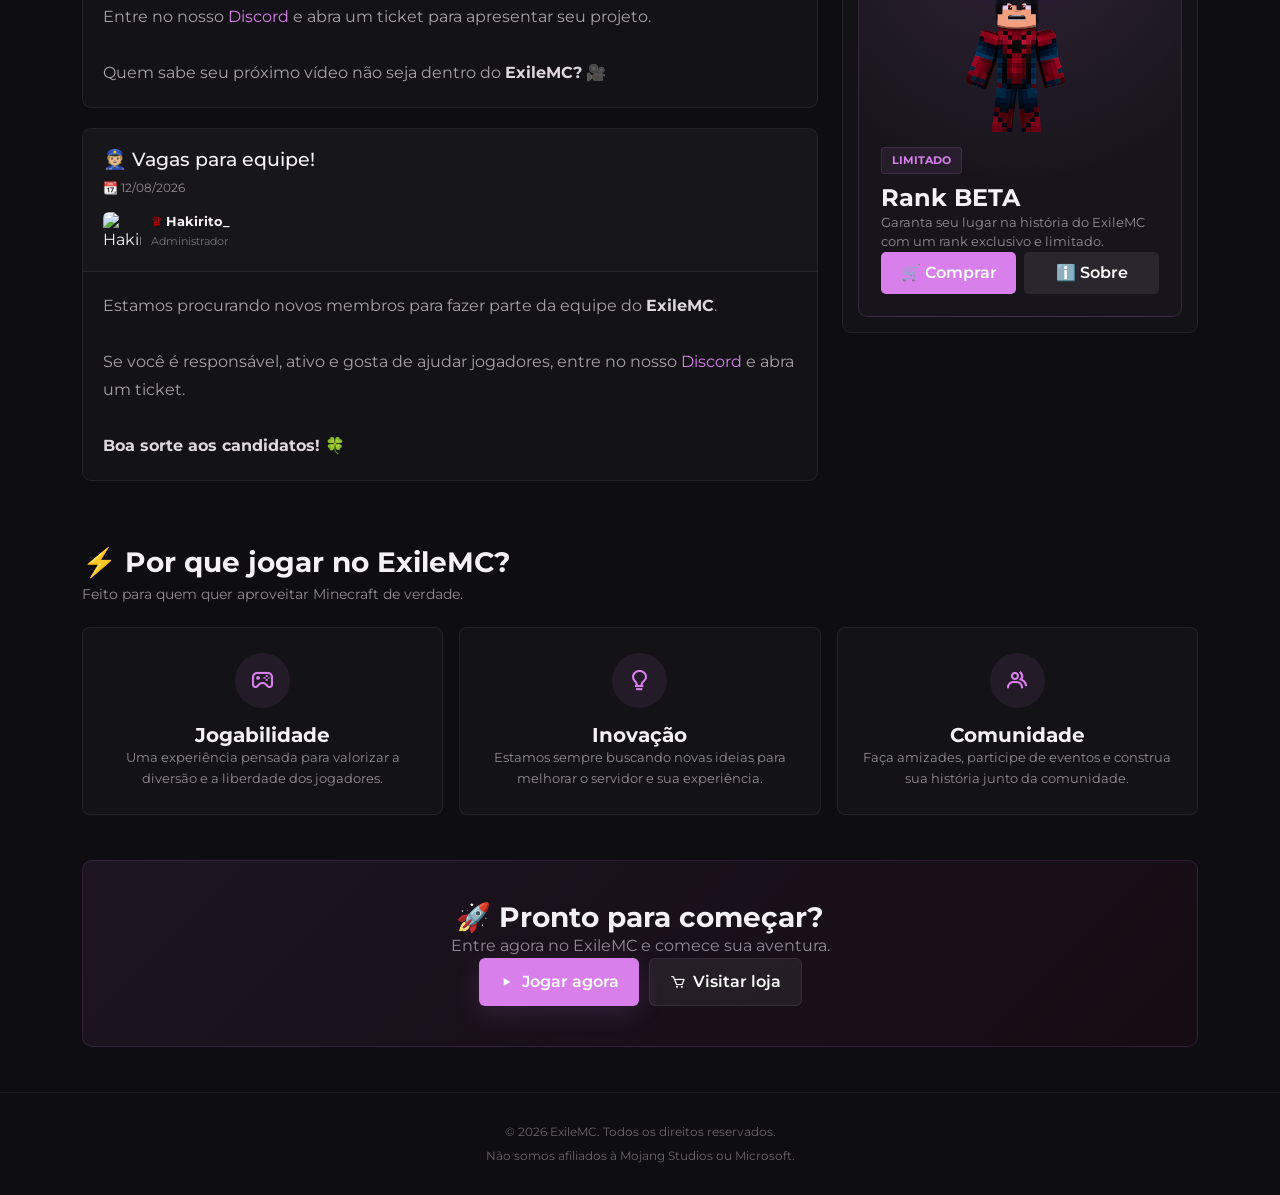
==== commit 14c7d44c: "Update github.io - ExileMC" ====
--- a/index.html
+++ b/index.html
@@ -1361,26 +1361,26 @@
                             <div class="content">
 
                                 <img
-                                        src="https://mineskin.eu/avatar/yReinaldy_/100"
-                                        alt="yReinaldy_"/>
+                                        src="https://mineskin.eu/avatar/baldedetoddy/100"
+                                        alt="baldedetoddy"/>
 
                                 <p>
 
                                     <span
-                                            style="color:#d97fec">
+                                            style="color:#c20000">
 
                                         ♛
 
                                     </span>
 
                                     <strong>
-                                        yReinaldy_
+                                        baldedetoddy
                                     </strong>
 
                                     <br>
 
                                     <small style="color:#777">
-                                        Desenvolvedor
+                                        Administrador
                                     </small>
 
                                 </p>
@@ -1434,26 +1434,26 @@
                             <div class="content">
 
                                 <img
-                                        src="https://mineskin.eu/avatar/yReinaldy_/100"
-                                        alt="yReinaldy_"/>
+                                        src="https://mineskin.eu/avatar/Art3s/100"
+                                        alt="Art3s"/>
 
                                 <p>
 
                                     <span
-                                            style="color:#C20000">
+                                            style="color:#ff0056">
 
                                         ♛
 
                                     </span>
 
                                     <strong>
-                                        yReinaldy_
+                                        Art3s
                                     </strong>
 
                                     <br>
 
                                     <small style="color:#777">
-                                        Administrador
+                                        Moderador+
                                     </small>
 
                                 </p>
@@ -1515,8 +1515,8 @@
                             <div class="content">
 
                                 <img
-                                        src="https://mineskin.eu/avatar/yReinaldy_/100"
-                                        alt="yReinaldy_"/>
+                                        src="https://mineskin.eu/avatar/Hakirito_/100"
+                                        alt="Hakirito_"/>
 
                                 <p>
 
@@ -1528,7 +1528,7 @@
                                     </span>
 
                                     <strong>
-                                        yReinaldy_
+                                        Hakirito_
                                     </strong>
 
                                     <br>
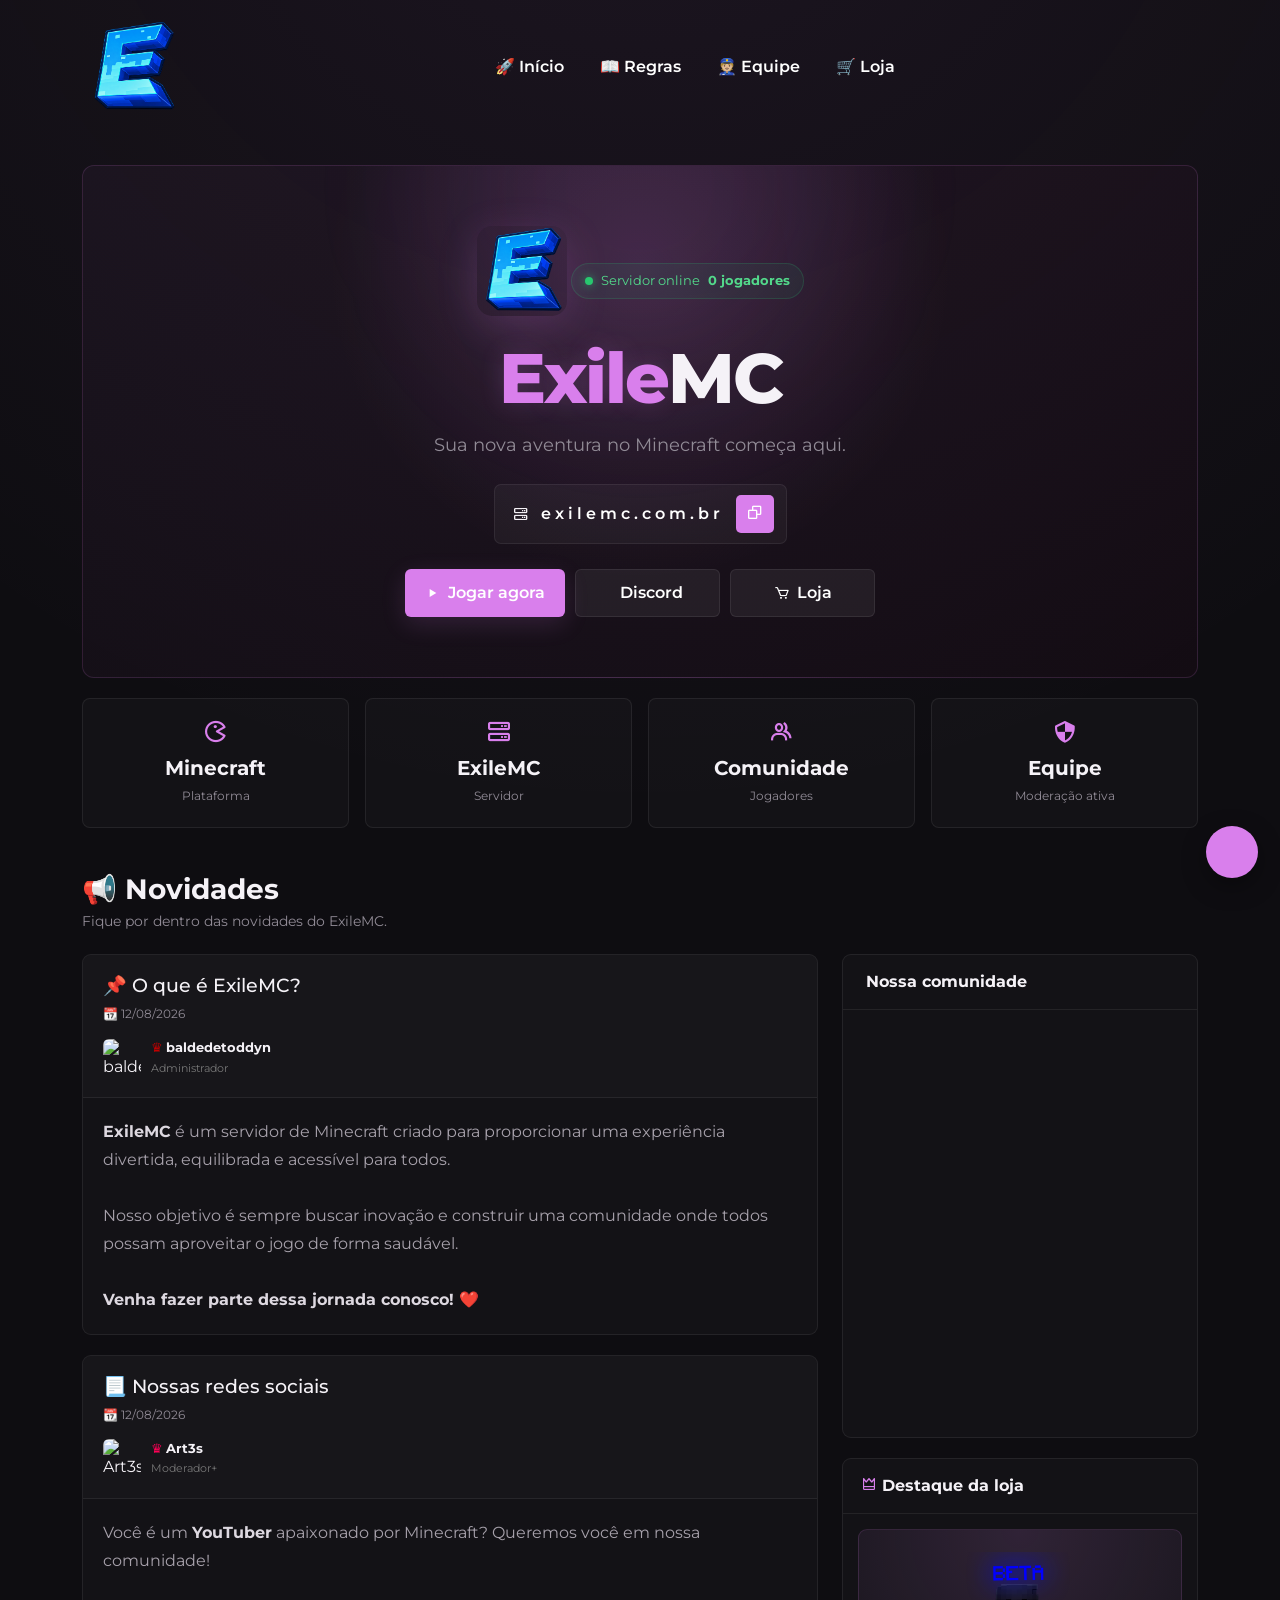
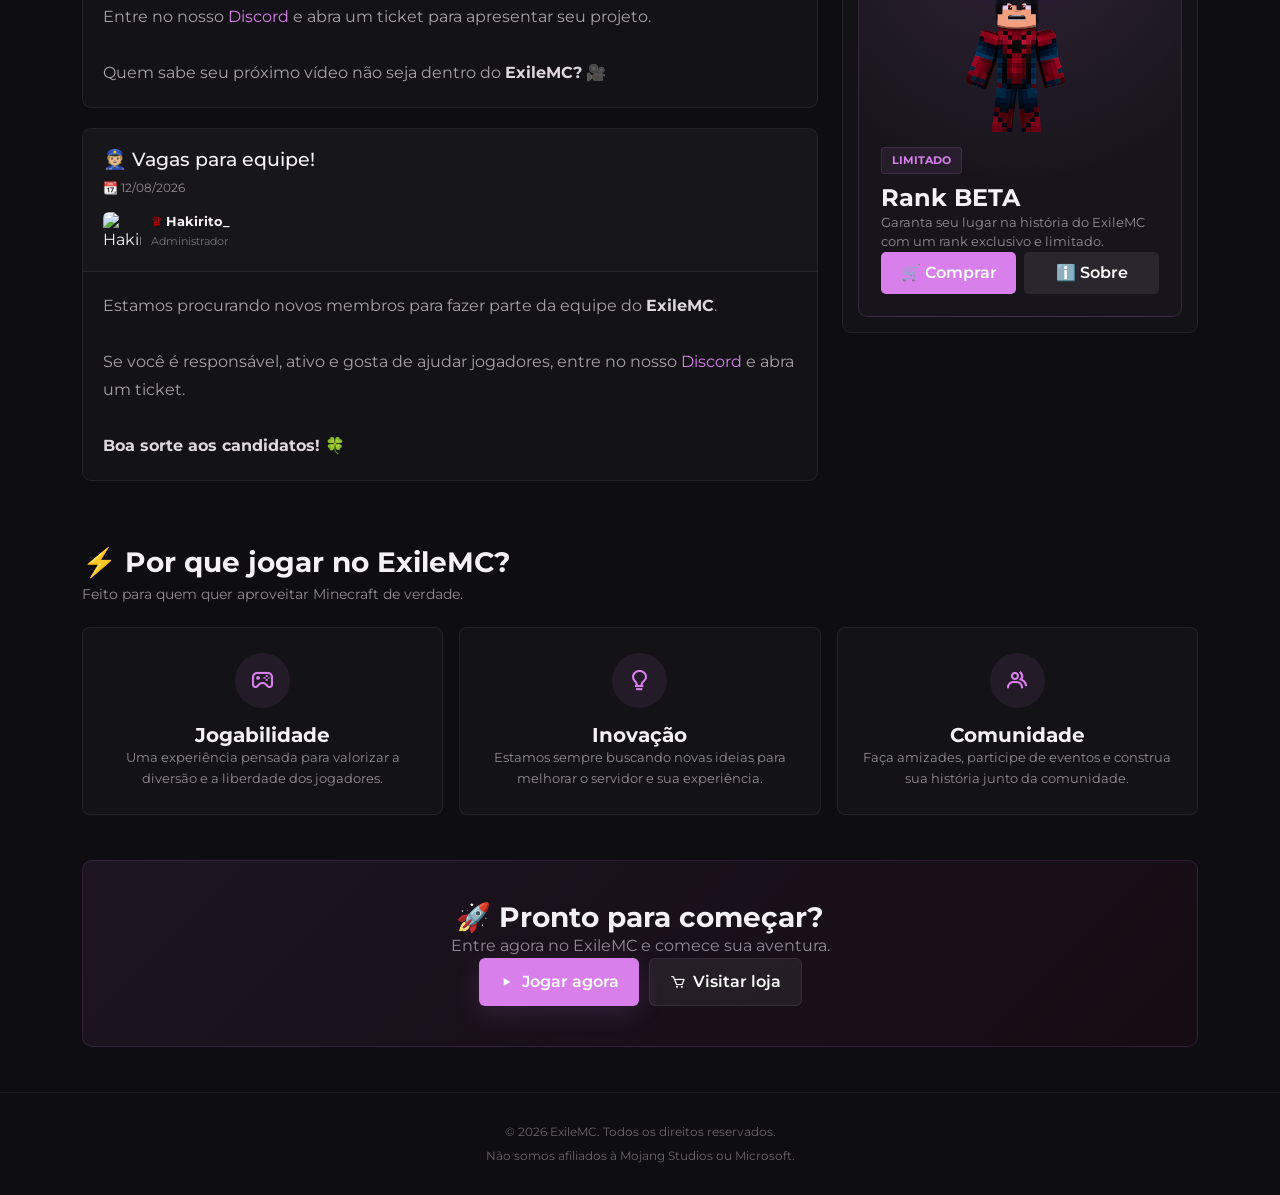
==== commit 616afdf0: "Update github.io - ExileMC" ====
--- a/index.html
+++ b/index.html
@@ -1361,8 +1361,8 @@
                             <div class="content">
 
                                 <img
-                                        src="https://mineskin.eu/avatar/baldedetoddy/100"
-                                        alt="baldedetoddy"/>
+                                        src="https://mineskin.eu/helm/304c48a7-278a-4e13-9fb6-8dcd65717cff/100.png"
+                                        alt="baldedetoddyn"/>
 
                                 <p>
 
@@ -1374,7 +1374,7 @@
                                     </span>
 
                                     <strong>
-                                        baldedetoddy
+                                        baldedetoddyn
                                     </strong>
 
                                     <br>
@@ -1434,7 +1434,7 @@
                             <div class="content">
 
                                 <img
-                                        src="https://mineskin.eu/avatar/Art3s/100"
+                                        src="https://mineskin.eu/helm/73a56f81-b510-4fab-9886-de12340f229b/100.png"
                                         alt="Art3s"/>
 
                                 <p>
@@ -1515,7 +1515,7 @@
                             <div class="content">
 
                                 <img
-                                        src="https://mineskin.eu/avatar/Hakirito_/100"
+                                        src="https://mineskin.eu/helm/9773df2f-bc53-4935-ac11-adca8c9d7308/100.png"
                                         alt="Hakirito_"/>
 
                                 <p>
@@ -2148,4 +2148,4 @@
 
 </body>
 
-</html>+</html>
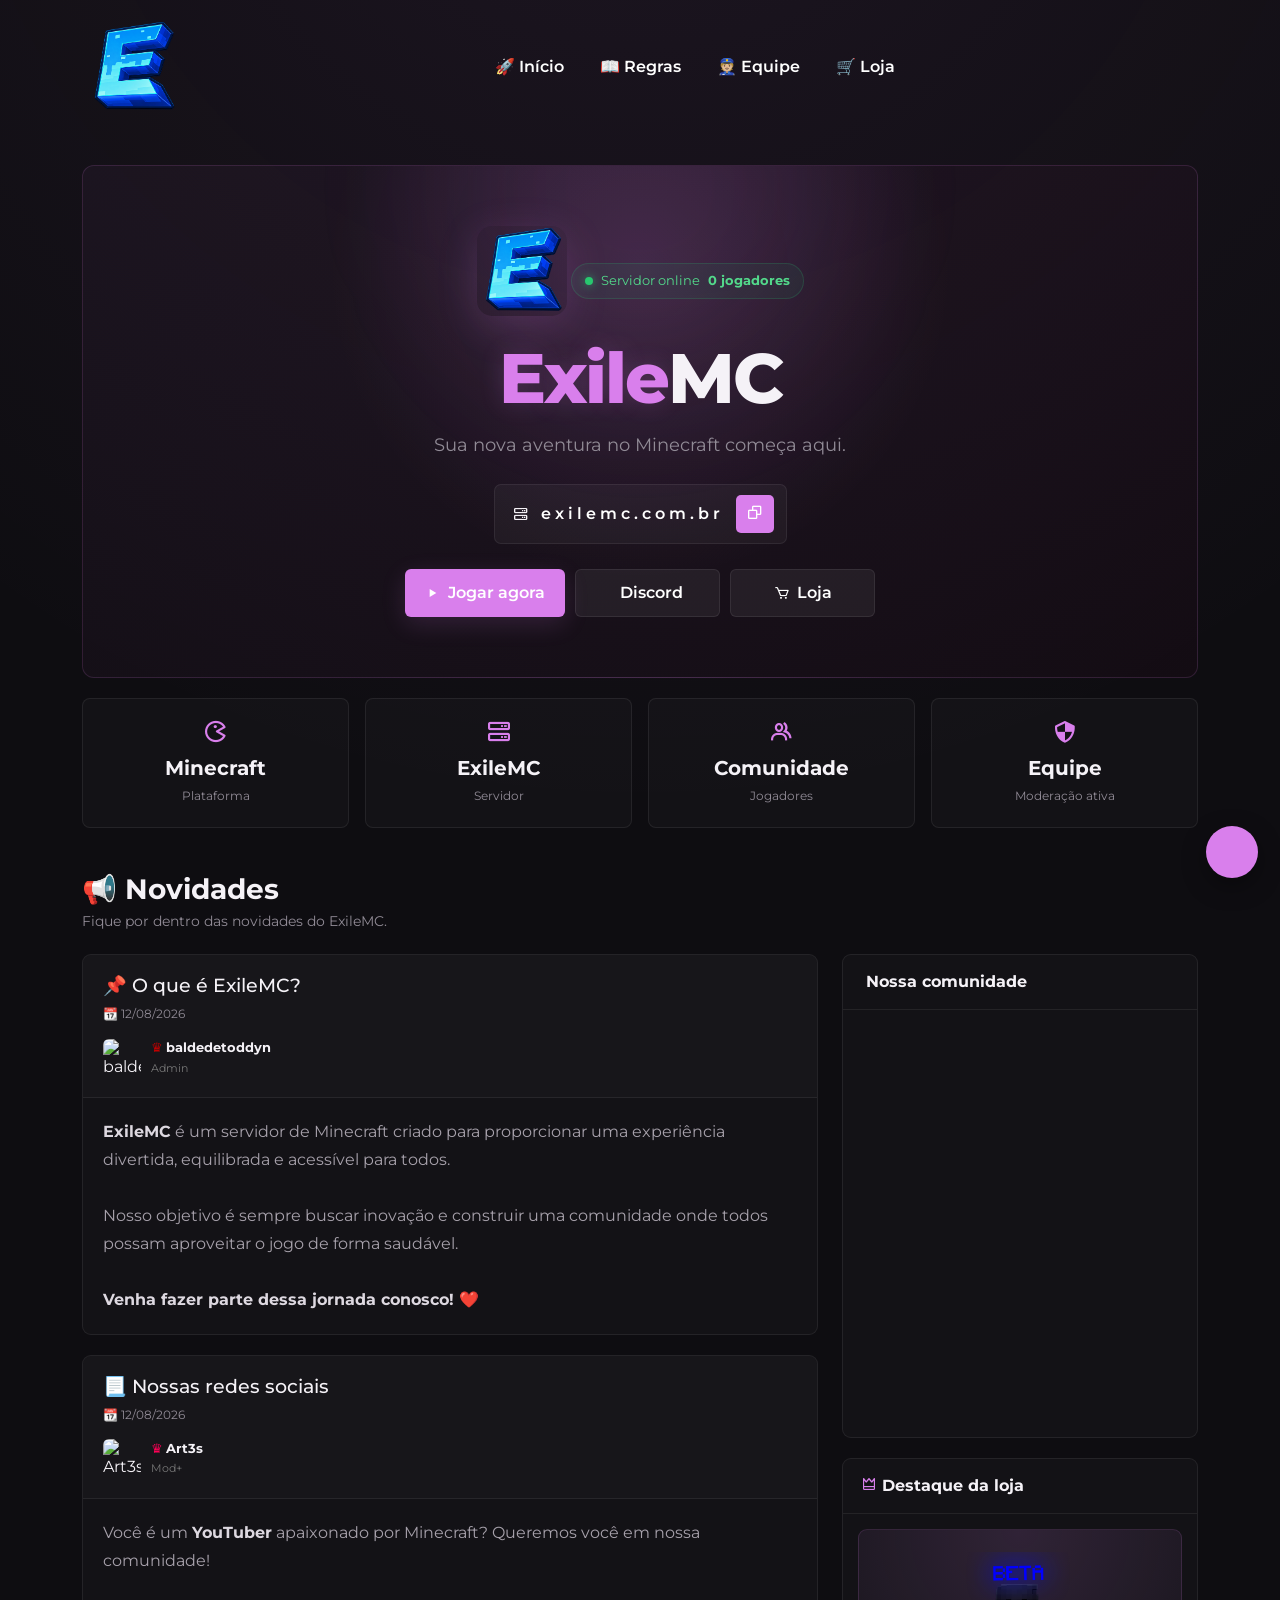
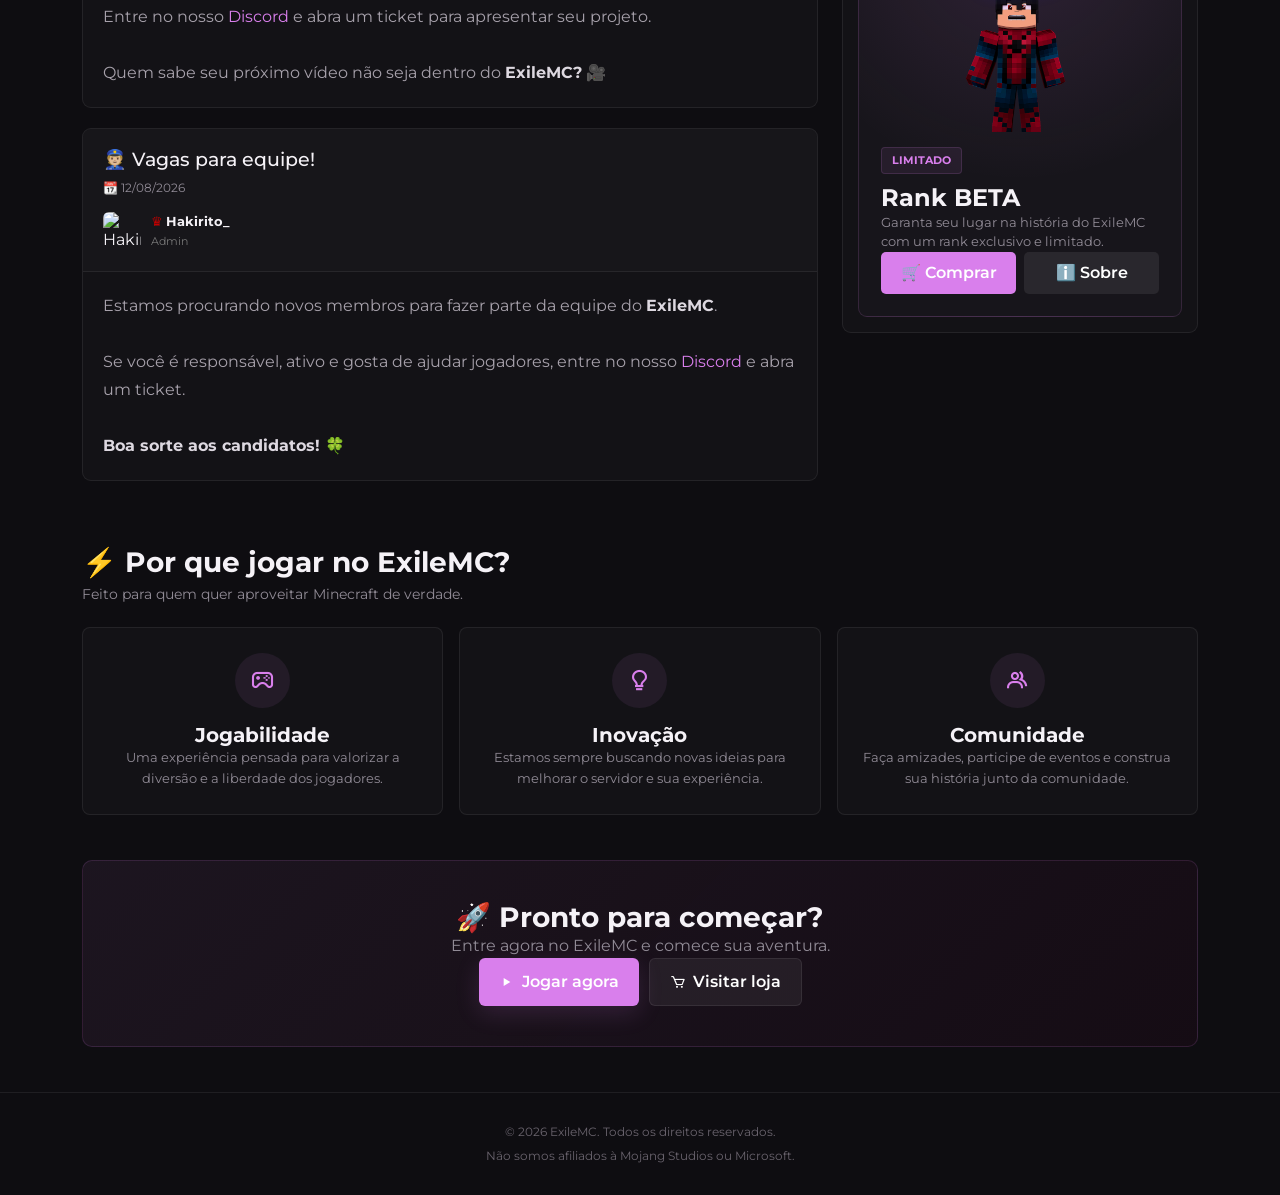
==== commit f8d4e068: "Update github.io - ExileMC" ====
--- a/index.html
+++ b/index.html
@@ -1361,7 +1361,7 @@
                             <div class="content">
 
                                 <img
-                                        src="https://mineskin.eu/helm/304c48a7-278a-4e13-9fb6-8dcd65717cff/100.png"
+                                        src="https://minotar.net/helm/304c48a7-278a-4e13-9fb6-8dcd65717cff/100.png"
                                         alt="baldedetoddyn"/>
 
                                 <p>
@@ -1380,7 +1380,7 @@
                                     <br>
 
                                     <small style="color:#777">
-                                        Administrador
+                                        Admin
                                     </small>
 
                                 </p>
@@ -1434,7 +1434,7 @@
                             <div class="content">
 
                                 <img
-                                        src="https://mineskin.eu/helm/73a56f81-b510-4fab-9886-de12340f229b/100.png"
+                                        src="https://minotar.net/helm/73a56f81-b510-4fab-9886-de12340f229b/100.png"
                                         alt="Art3s"/>
 
                                 <p>
@@ -1453,7 +1453,7 @@
                                     <br>
 
                                     <small style="color:#777">
-                                        Moderador+
+                                        Mod+
                                     </small>
 
                                 </p>
@@ -1515,7 +1515,7 @@
                             <div class="content">
 
                                 <img
-                                        src="https://mineskin.eu/helm/9773df2f-bc53-4935-ac11-adca8c9d7308/100.png"
+                                        src="https://minotar.net/helm/9773df2f-bc53-4935-ac11-adca8c9d7308/100.png"
                                         alt="Hakirito_"/>
 
                                 <p>
@@ -1534,7 +1534,7 @@
                                     <br>
 
                                     <small style="color:#777">
-                                        Administrador
+                                        Admin
                                     </small>
 
                                 </p>
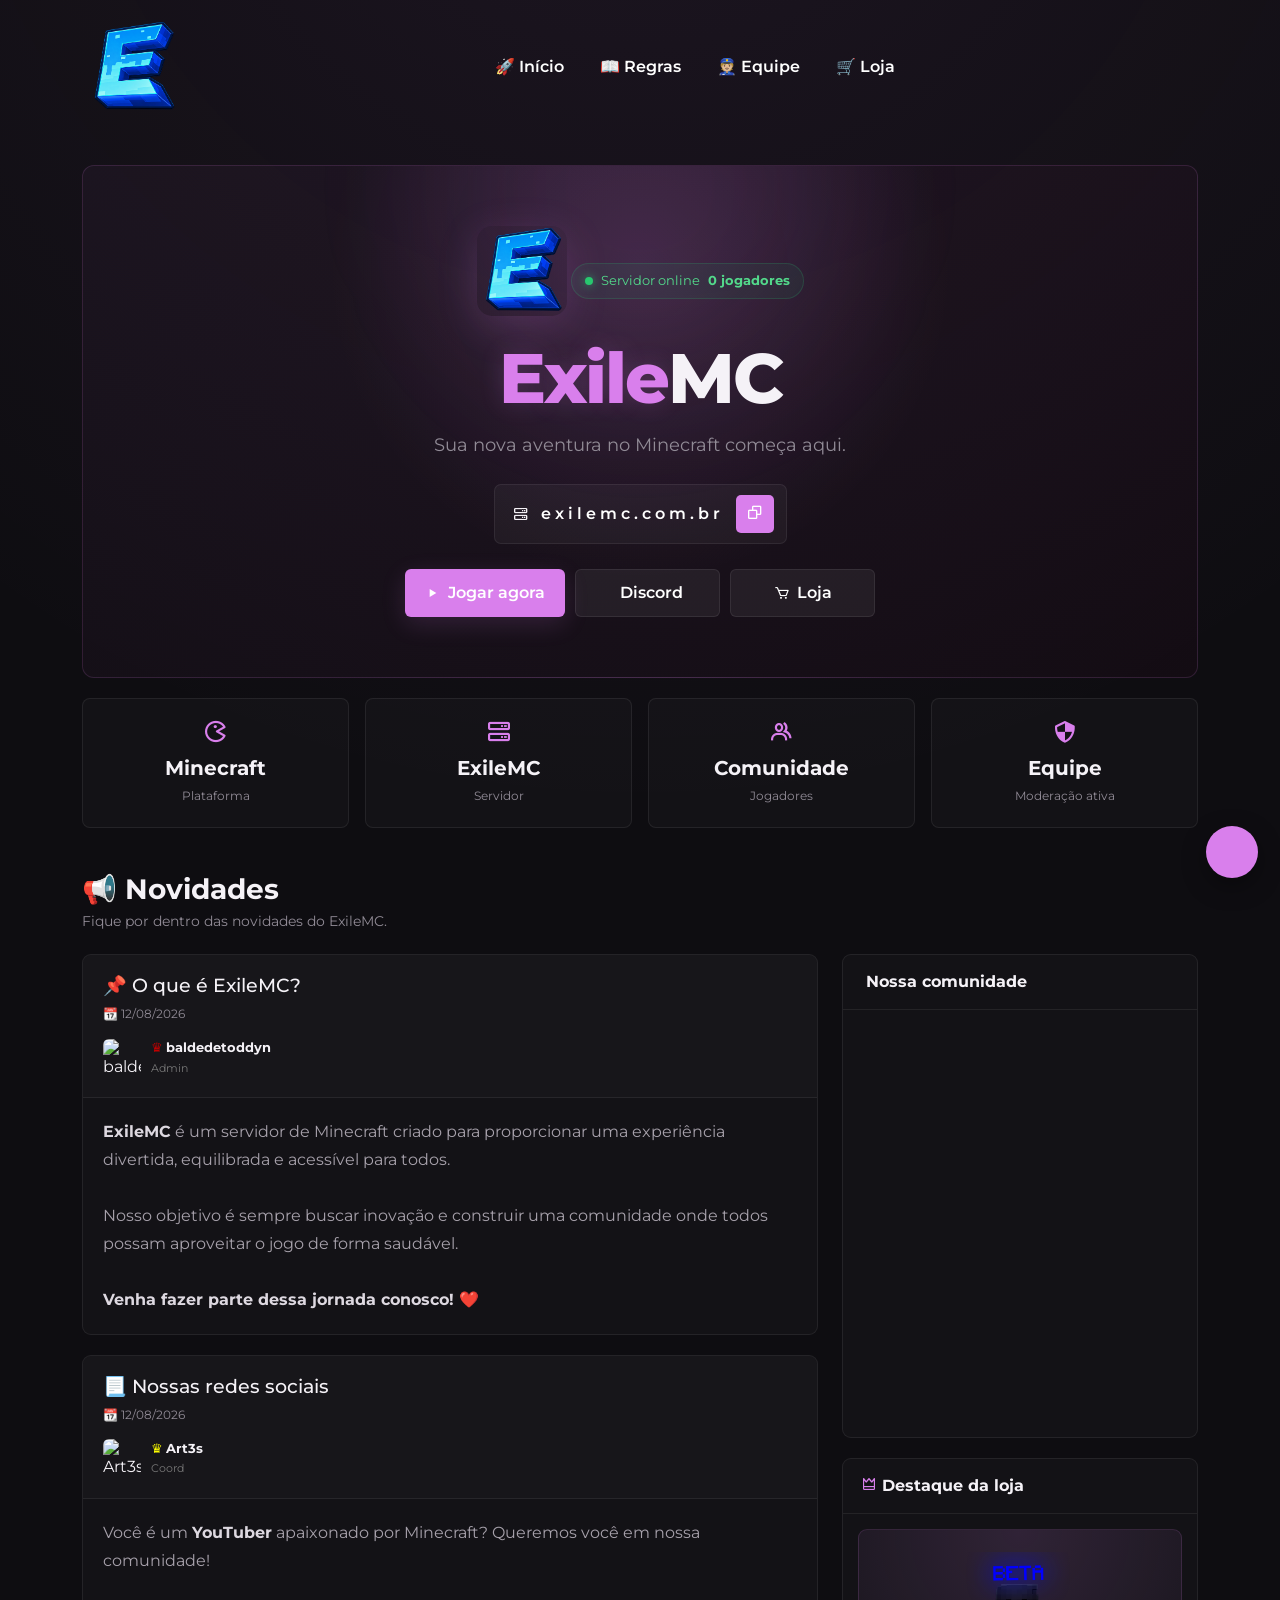
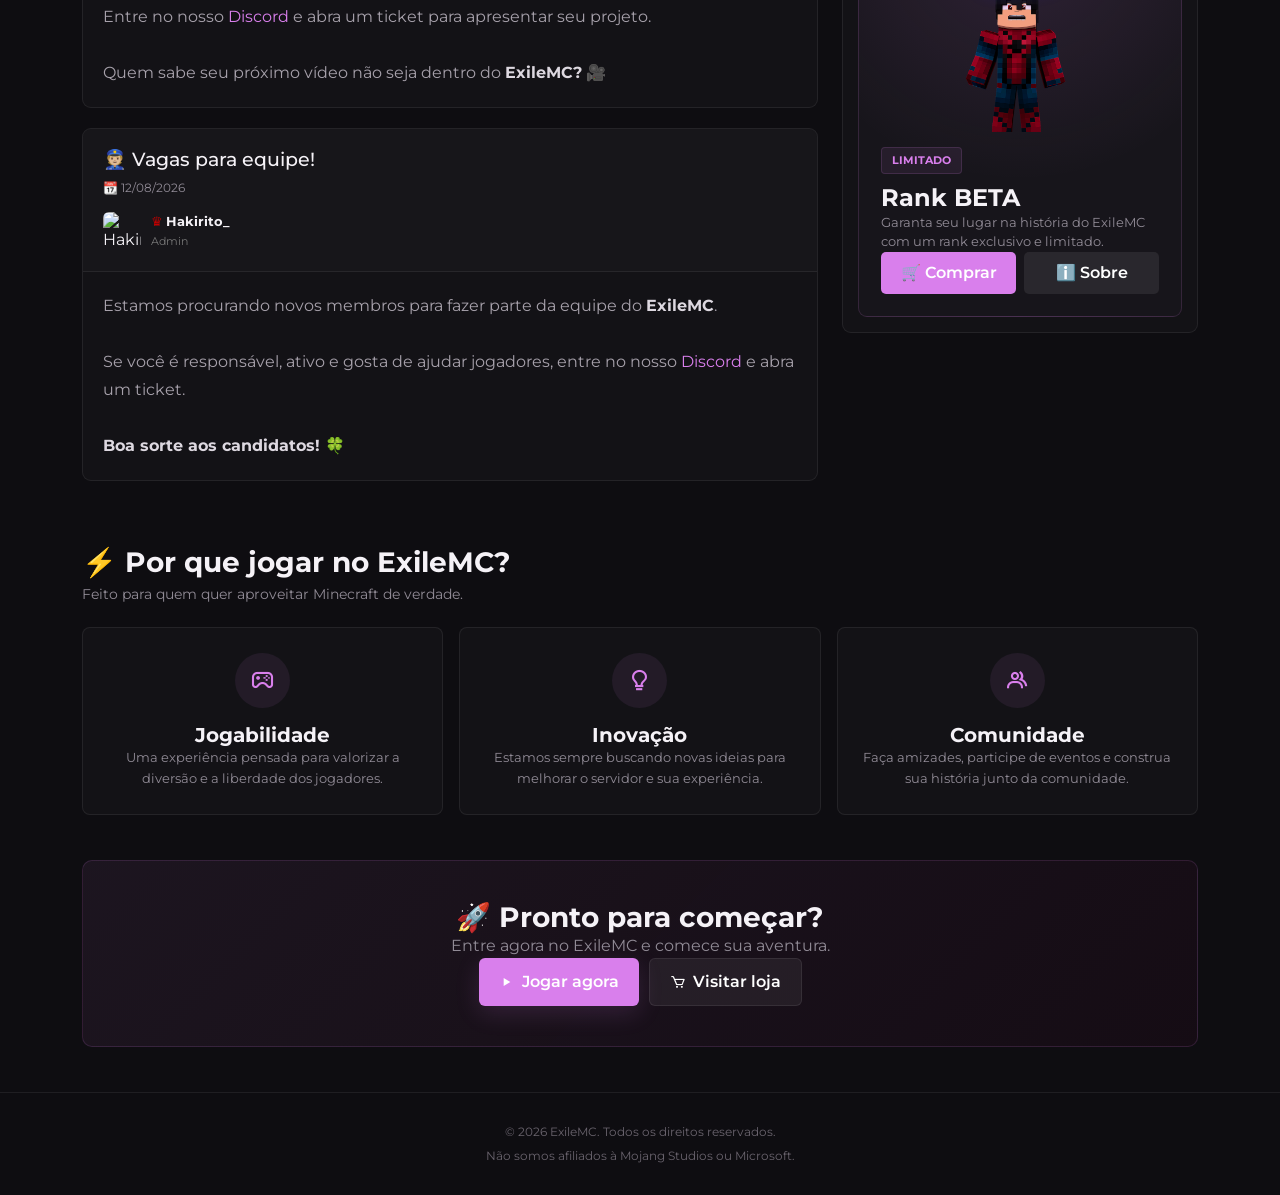
==== commit bcf02e78: "Update github.io - ExileMC" ====
--- a/index.html
+++ b/index.html
@@ -1440,7 +1440,7 @@
                                 <p>
 
                                     <span
-                                            style="color:#ff0056">
+                                            style="color:#FFFF00">
 
                                         ♛
 
@@ -1453,7 +1453,7 @@
                                     <br>
 
                                     <small style="color:#777">
-                                        Mod+
+                                        Coord
                                     </small>
 
                                 </p>
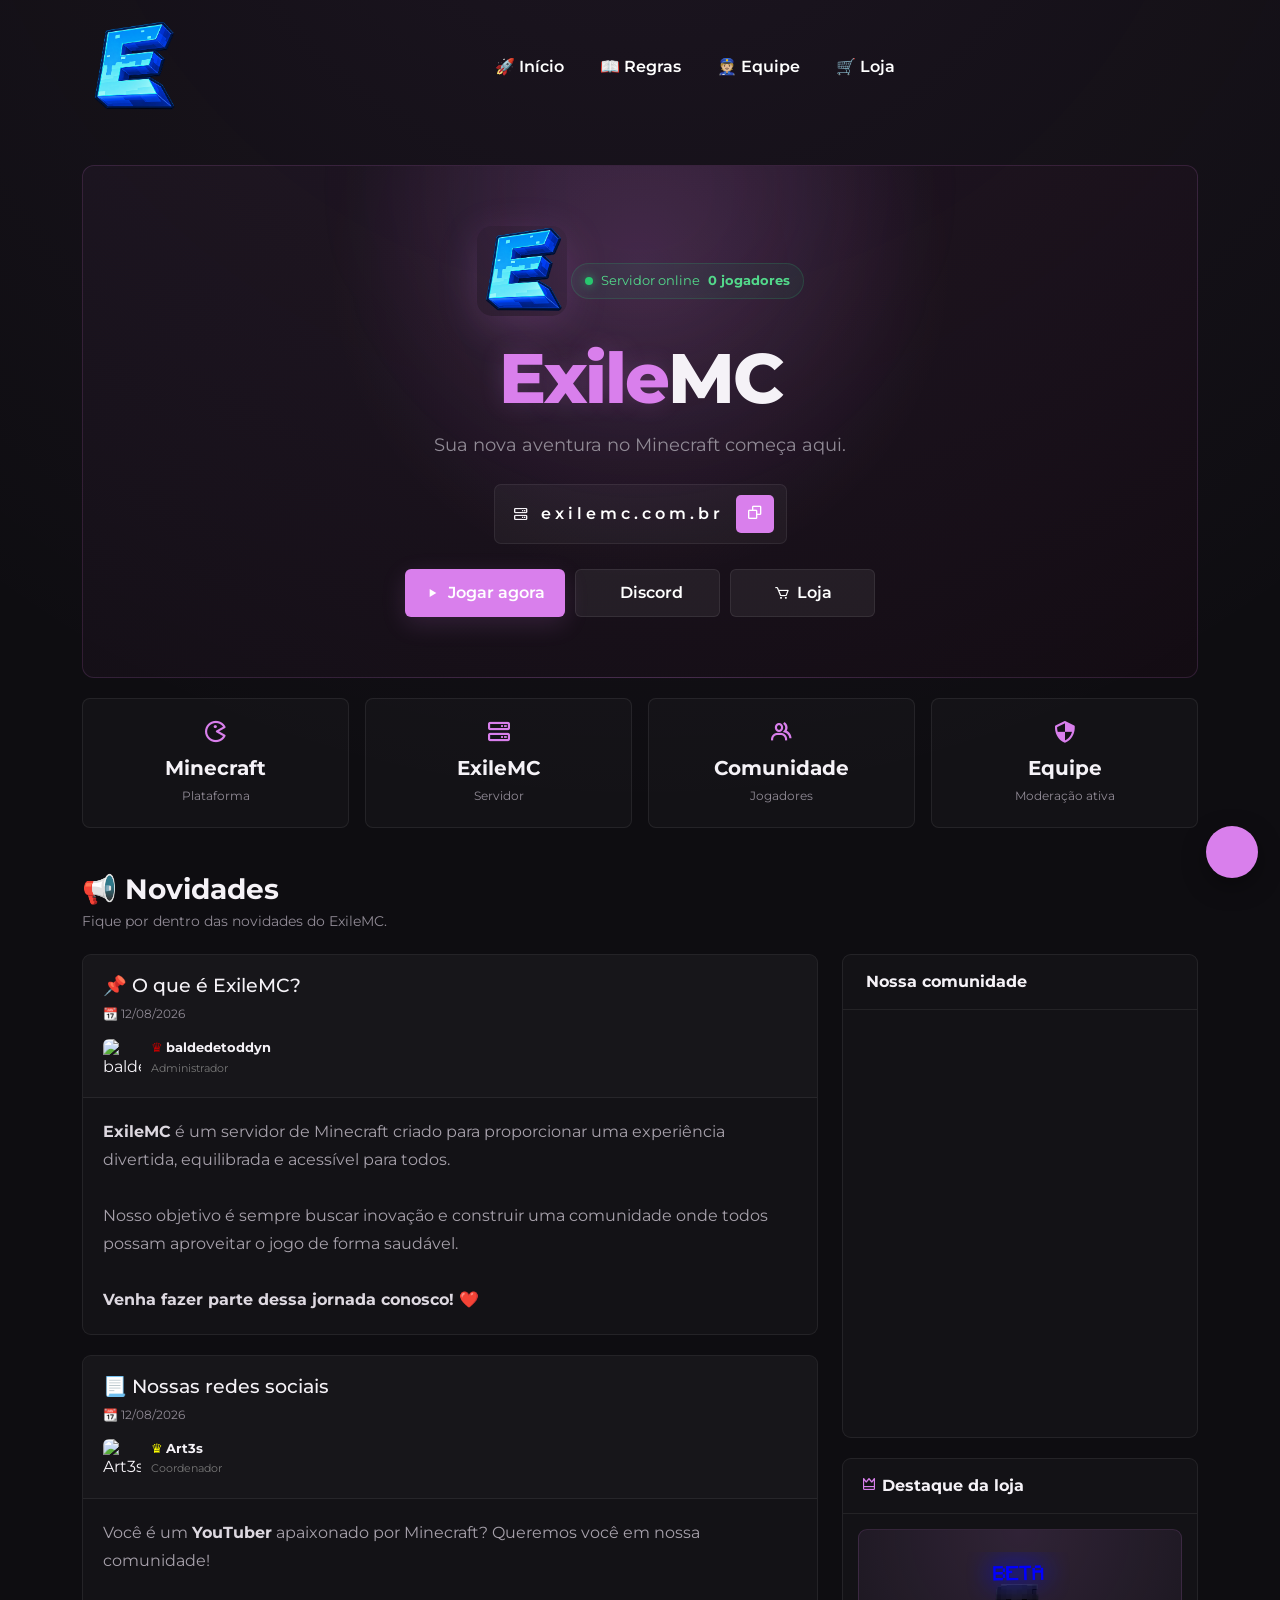
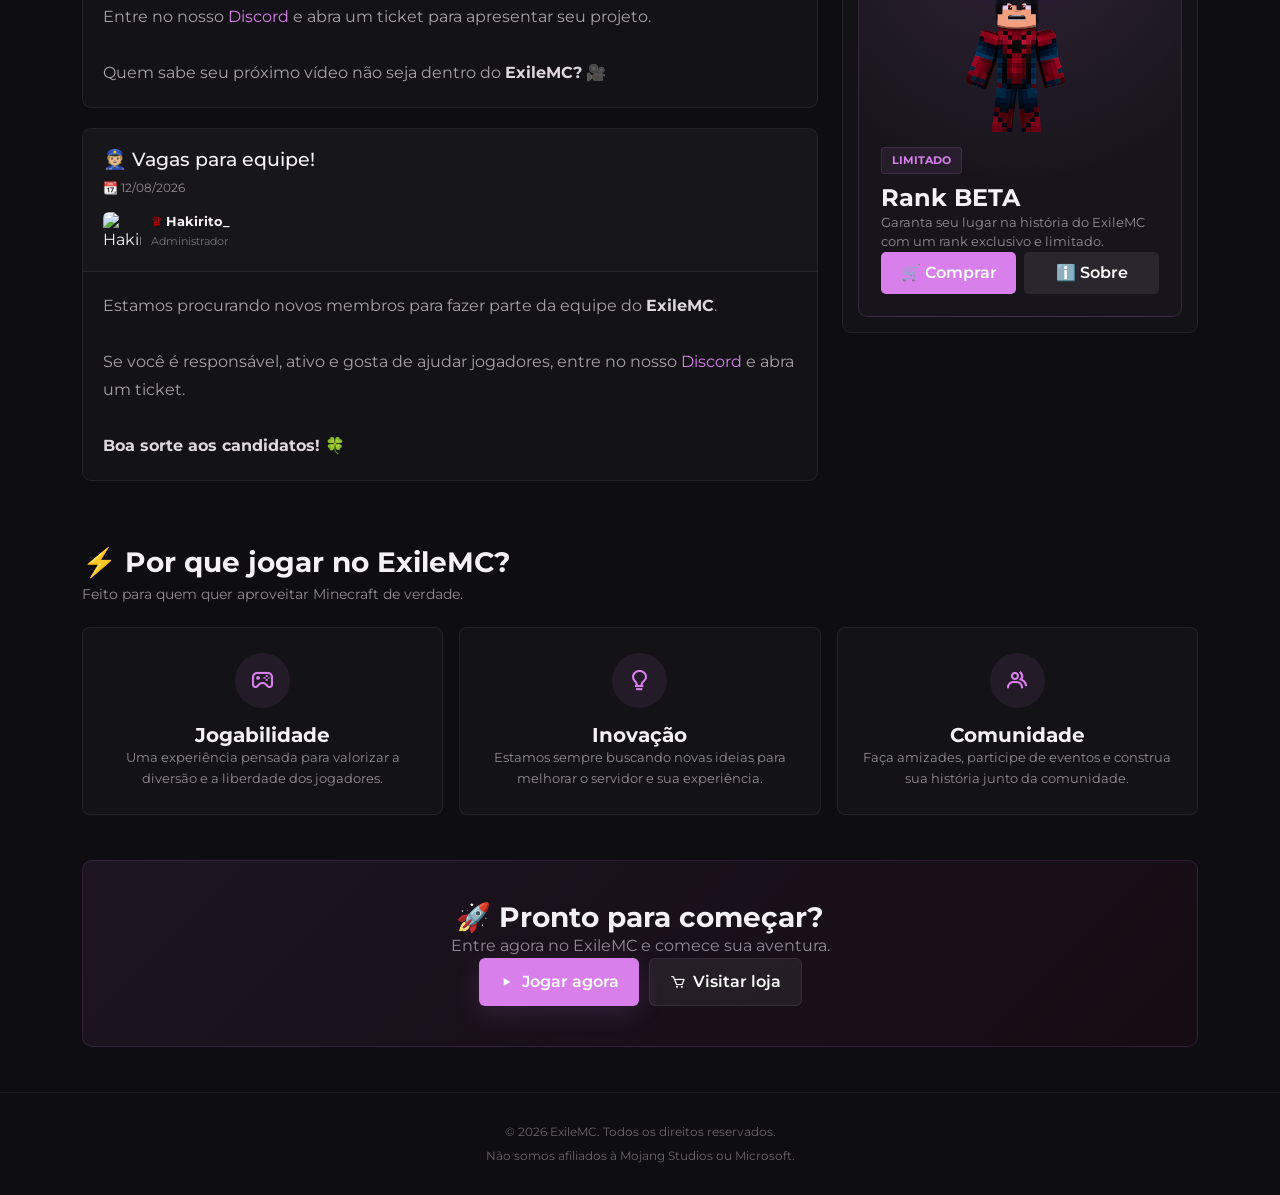
==== commit b53b73ab: "Update github.io - ExileMC" ====
--- a/index.html
+++ b/index.html
@@ -1380,7 +1380,7 @@
                                     <br>
 
                                     <small style="color:#777">
-                                        Admin
+                                        Administrador
                                     </small>
 
                                 </p>
@@ -1453,7 +1453,7 @@
                                     <br>
 
                                     <small style="color:#777">
-                                        Coord
+                                        Coordenador
                                     </small>
 
                                 </p>
@@ -1534,7 +1534,7 @@
                                     <br>
 
                                     <small style="color:#777">
-                                        Admin
+                                        Administrador
                                     </small>
 
                                 </p>
